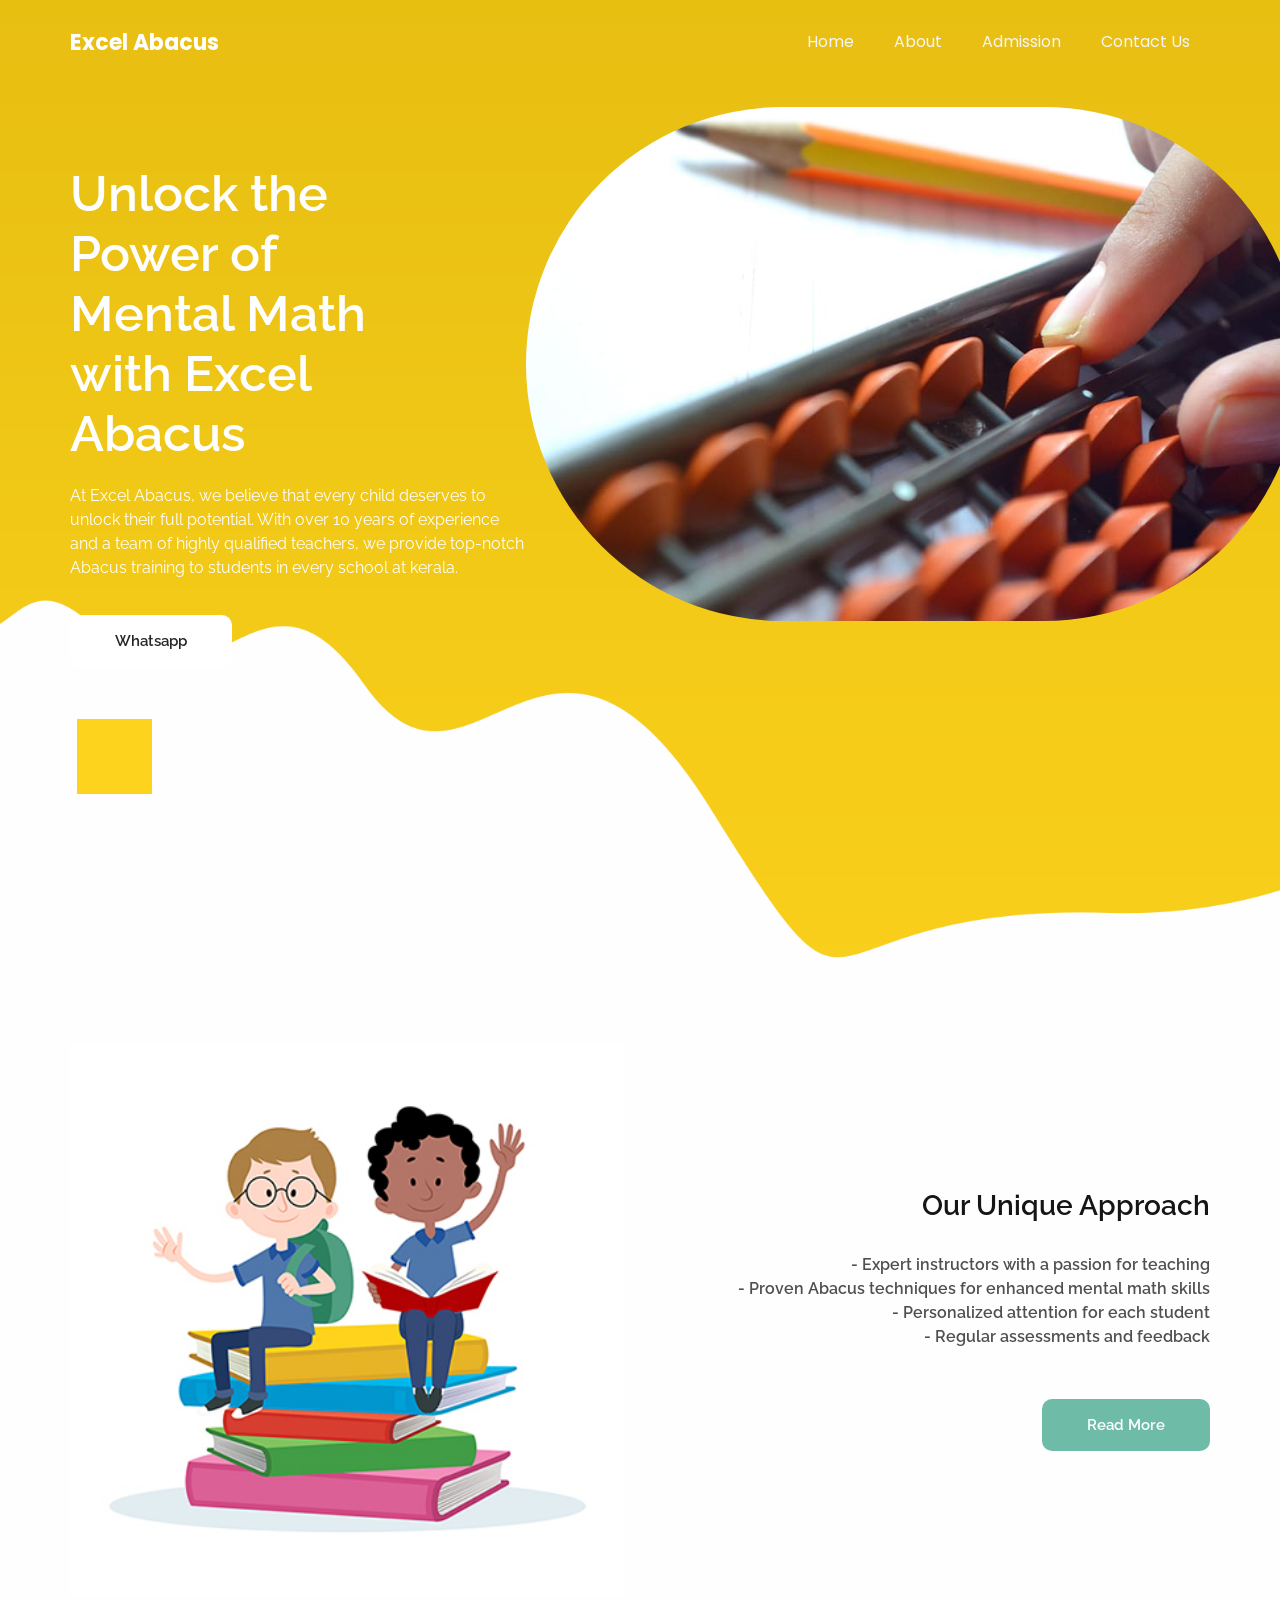
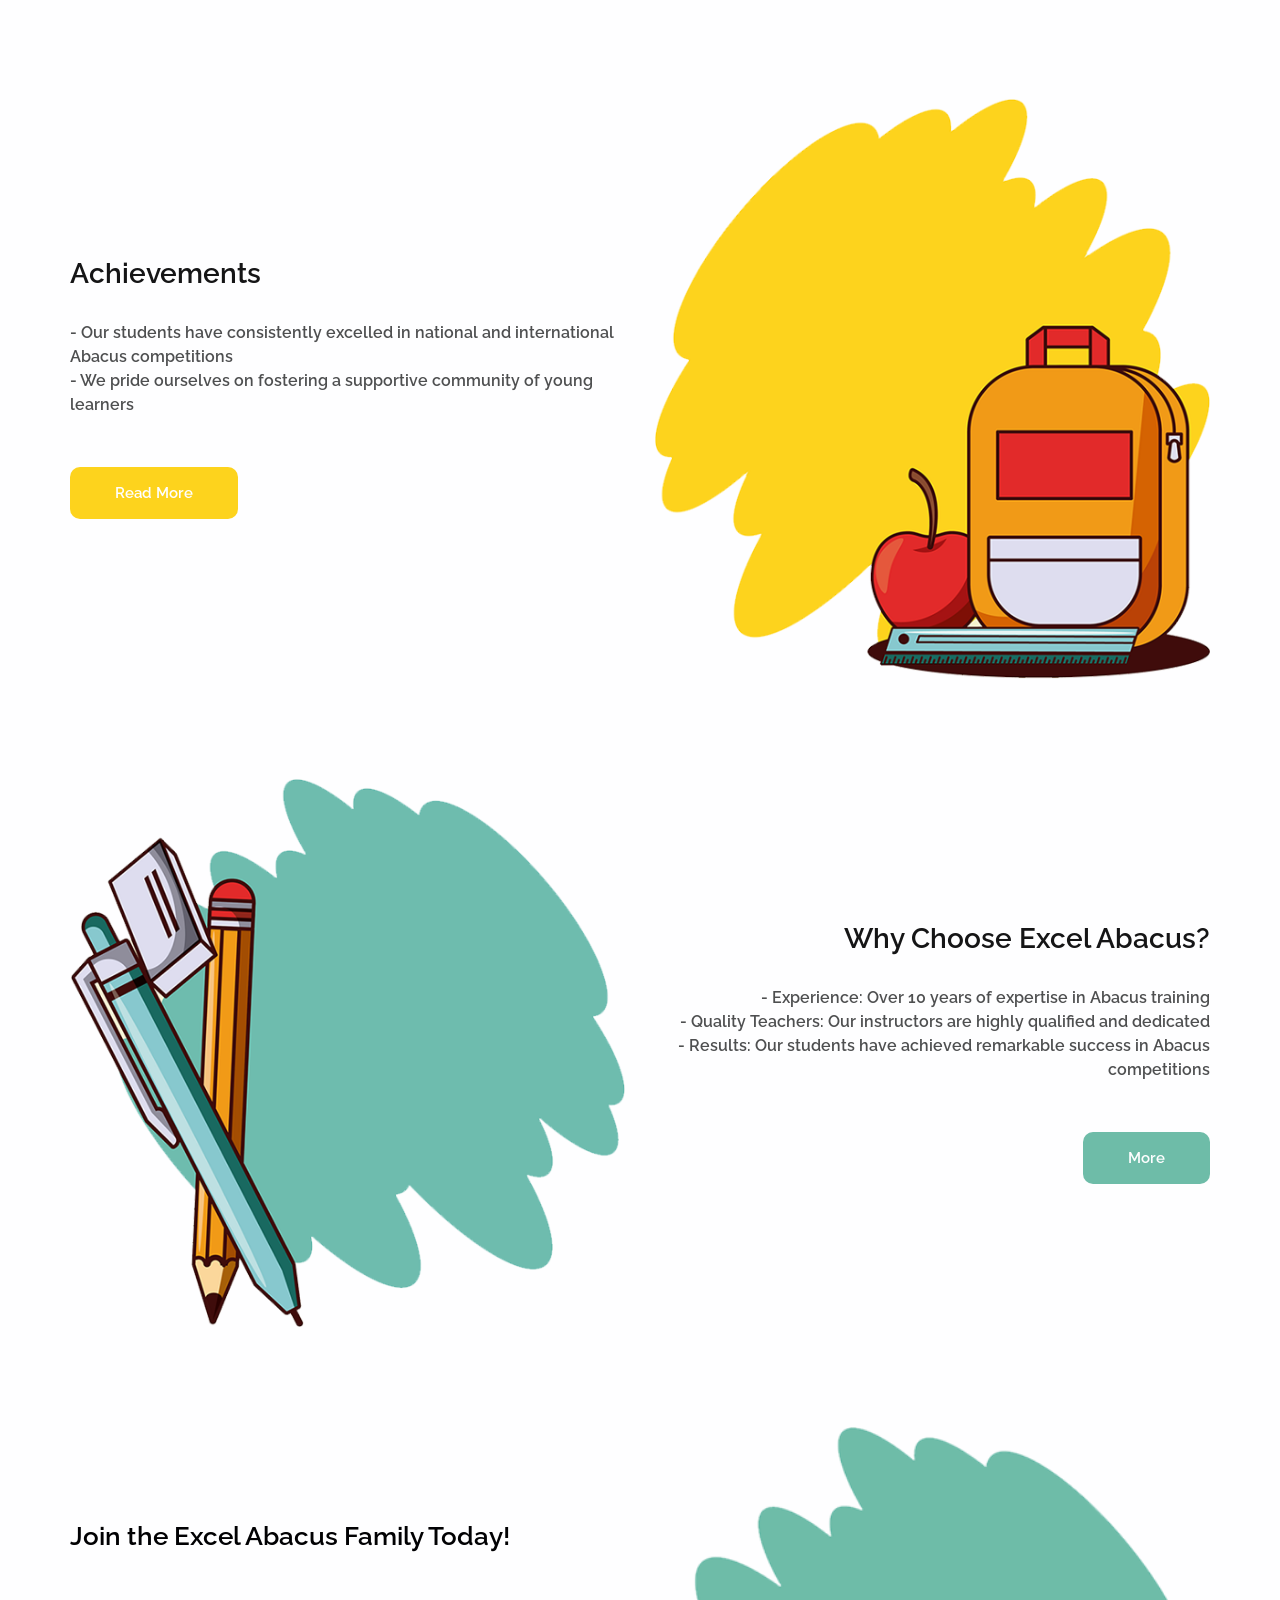
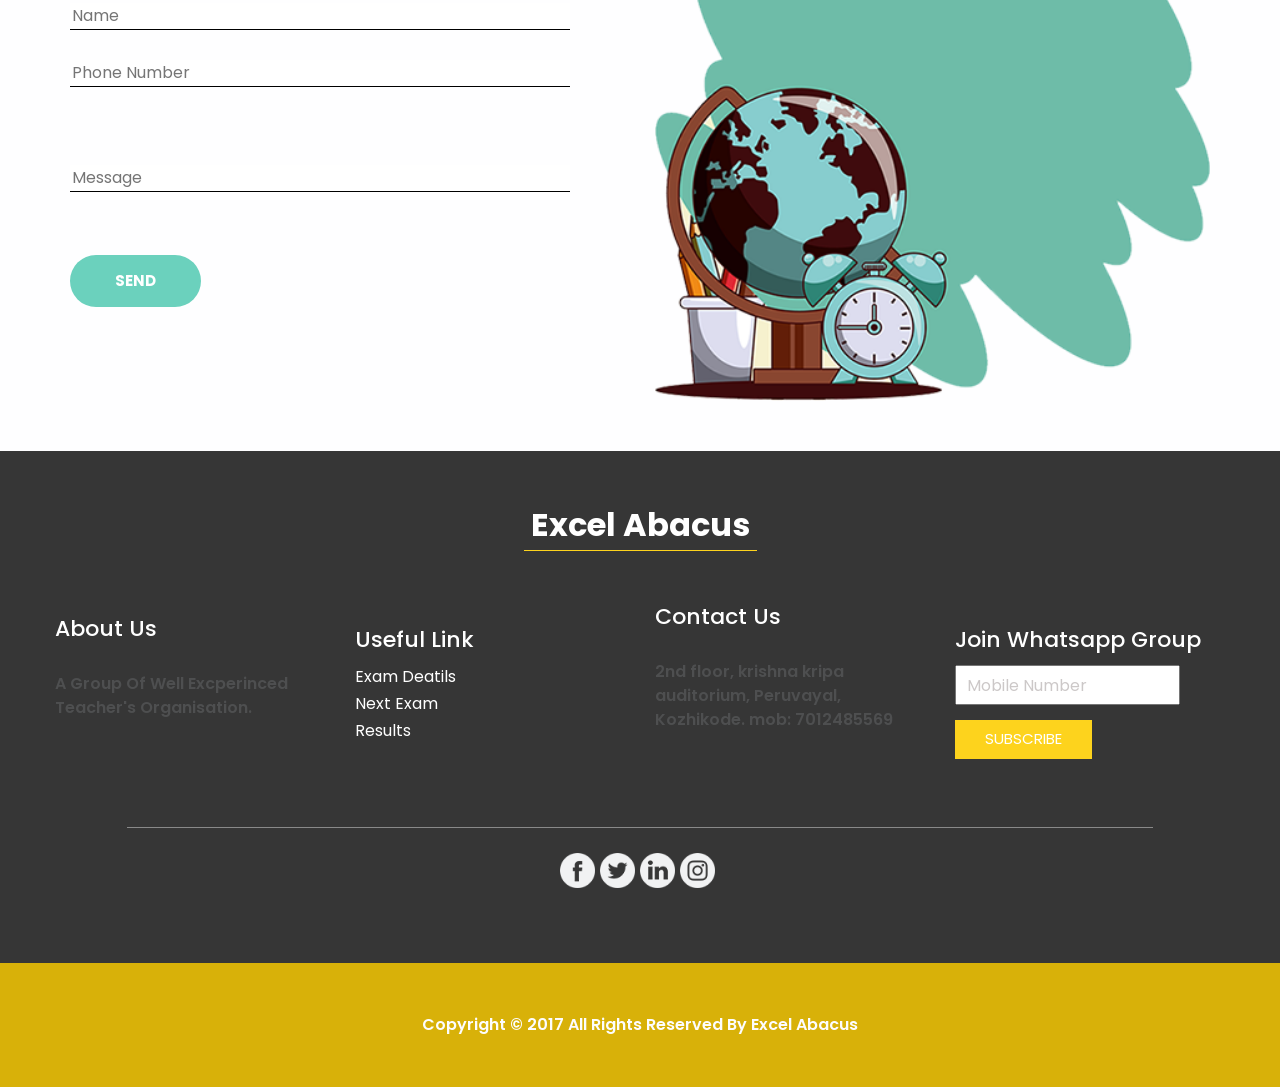
==== index.html @ 566fc609 "Update index.html" ====
<!DOCTYPE html>
<html>

<head>
  <!-- Basic -->
  <meta charset="utf-8" />
  <meta http-equiv="X-UA-Compatible" content="IE=edge" />
  <!-- Mobile Metas -->
  <meta name="viewport" content="width=device-width, initial-scale=1, shrink-to-fit=no" />
  <!-- Site Metas -->
  <meta name="keywords" content="" />
  <meta name="description" content="" />
  <meta name="author" content="" />

  <title>Excel Abacus</title>
  <link rel="icon" type="image/png" href="favicon.png">
  <!-- bootstrap core css -->
  <link rel="stylesheet" type="text/css" href="css/bootstrap.css" />
  <!-- progress barstle -->
  <link rel="stylesheet" href="css/css-circular-prog-bar.css">
  <!-- fonts style -->
  <link href="https://fonts.googleapis.com/css?family=Poppins:400,700|Raleway:400,600&display=swap" rel="stylesheet">
  <!-- font wesome stylesheet -->
  <link rel="stylesheet" href="https://maxcdn.bootstrapcdn.com/font-awesome/4.3.0/css/font-awesome.min.css">
  <!-- Custom styles for this template -->
  <link href="css/style.css" rel="stylesheet" />
  <!-- responsive style -->
  <link href="css/responsive.css" rel="stylesheet" />




  <link rel="stylesheet" href="css/css-circular-prog-bar.css">


</head>

<body>
  <div class="top_container">
    <!-- header section strats -->
    <header class="header_section">
      <div class="container">
        <nav class="navbar navbar-expand-lg custom_nav-container ">
          <a class="navbar-brand" href="index.html">
            <span>
              Excel Abacus
            </span>
          </a>
          <button class="navbar-toggler" type="button" data-toggle="collapse" data-target="#navbarSupportedContent"
            aria-controls="navbarSupportedContent" aria-expanded="false" aria-label="Toggle navigation">
            <span class="navbar-toggler-icon"></span>
          </button>

          <div class="collapse navbar-collapse" id="navbarSupportedContent">
            <div class="d-flex ml-auto flex-column flex-lg-row align-items-center">
              <ul class="navbar-nav  ">
                <li class="nav-item active">
                  <a class="nav-link" href="index.html"> Home <span class="sr-only">(current)</span></a>
                </li>
                <li class="nav-item ">
                  <a class="nav-link" href="about.html"> About </a>
                </li>

                <li class="nav-item ">
                  <a class="nav-link" href="admission.html"> Admission </a>
                </li>

                <li class="nav-item">
                  <a class="nav-link" href="contact.html">Contact Us</a>
                </li>

              </ul>
            </div>
        </nav>
      </div>
    </header>
    <section class="hero_section ">
      <div class="hero-container container">
        <div class="hero_detail-box">
          <h1>
            Unlock the Power of Mental Math with Excel Abacus
          </h1>
          <p>
        At Excel Abacus, we believe that every child deserves to unlock their full potential. With over 10 years of experience and a team of highly qualified teachers, we provide top-notch Abacus training to students in every school at kerala.

          </p>
          <div class="hero_btn-continer">
            <a href="https://wa.me/919074485720" class="call_to-btn btn_white-border">
                  Whatsapp
            </a>
          </div>
        </div>
        <div class="hero_img-container">
          <div>
            <img src="images/eaba.jpg" alt="" class="rounded-pill">
          </div>
        </div>
      </div>
    </section>
  </div>
  <!-- end header section -->

  <div class="common_style">

    <!-- about section -->
    <section class="about_section">
      <div class="container">
        <div class="row">
          <div class="col-md-6">
            <div class="about_img-container">
              <img src="images/students.jpg" alt="">
            </div>
          </div>
          <div class="col-md-6">
            <div class="about_detail-box">
              <h3>
                Our Unique Approach
              </h3>
              <p>
                - Expert instructors with a passion for teaching<br>
- Proven Abacus techniques for enhanced mental math skills<br>
- Personalized attention for each student<br>
- Regular assessments and feedback
              </p>
              <div class="">
                <a href="" class="call_to-btn btn_white-border">
                  Read More
                </a>
              </div>
            </div>
          </div>
        </div>
      </div>
    </section>


    <!-- end about section -->

    <!-- admission section -->
    <section class="admission_section">
      <div class="container">
        <div class="row">
          <div class="col-md-6">
            <div class="admission_detail-box">
              <h3>
                Achievements
              </h3>
              <p>
                - Our students have consistently excelled in national and international Abacus competitions<br>
- We pride ourselves on fostering a supportive community of young learners

              </p>
              <div class="">
                <a href="" class="call_to-btn btn_white-border">
                  Read More
                </a>
              </div>
            </div>
          </div>
          <div class="col-md-6">
            <div class="admission_img-container">
              <img src="images/admission.png" alt="">
            </div>
          </div>
        </div>
      </div>
    </section>



    <!-- end admission section -->

    <!-- why section -->
    <section class="why_section">
      <div class="container">
        <div class="row">
          <div class="col-md-6">
            <div class="why_img-container">
              <img src="images/why.png" alt="">
            </div>
          </div>
          <div class="col-md-6">
            <div class="why_detail-box">
              <h3>
                Why Choose Excel Abacus?
              </h3>
              <p>
                - Experience: Over 10 years of expertise in Abacus training<br>
- Quality Teachers: Our instructors are highly qualified and dedicated<br>
- Results: Our students have achieved remarkable success in Abacus competitions

              </p>
              <div class="">
                <a href="" class="call_to-btn btn_white-border">
                  More
                </a>
              </div>
            </div>
          </div>
        </div>
      </div>
    </section>


    <!-- end why section -->

   
    <!-- contact section -->

    <section class="contact_section ">

        <div class="container">
         
          <div class="row">
            <div class="col-md-6">
              <div class="d-flex justify-content-center d-md-block">
                <h2>
                 Join the Excel Abacus Family Today!
                </h2>
              </div>
              <form action="">
                <div class="contact_form-container">
                  <div>
                    <div>
                      <input type="text" placeholder="Name">
                    </div>
                    <div>
                      <input type="text" placeholder="Phone Number">
                    </div>
                    <div class="mt-5">
                      <input type="text" placeholder="Message">
                    </div>
                    <div class="mt-5">
                      <button type="submit">
                        send
                      </button>
                    </div>
                  </div>
    
                </div>
    
              </form>
            </div>
            <div class="col-md-6">
              <div class="contact_img-box">
                <img src="images/about.png" alt="">
              </div>
            </div>
          </div>
        </div>
      </section>
      <!-- end contact section -->
  <section class="info_section layout_padding-top">
    <div class="info_logo-box">
       <h2>
              Excel Abacus
          </h2>
        </div>
          <div class="container layout_padding2">
            <div class="row">
              <div class="col-md-3">
                <h5>
                    About Us                                                                             
                </h5>
               <p>
                  A Group Of Well Excperinced Teacher's Organisation. 
               </p>
              </div>
              <div class="col-md-3">
                <h5>
                    Useful Link 
                </h5>
                <ul>
                  <li>
                    <a href="https://wa.me/919074485720">
                        Exam Deatils
                    </a>
                  </li>
                  <li>
                   <a href="https://wa.me/919074485720">
                     Next Exam
                   </a>
                  </li>
                  <li>
                    <a href="https://wa.me/919074485720">
                        Results
                    </a>
                  </li>
                </ul>
              </div>
              <div class="col-md-3">
                <h5>
                    Contact Us
                </h5>
                <p>
                    2nd floor, krishna kripa auditorium, Peruvayal, Kozhikode.
mob: 7012485569
                </p>
              </div>
              <div class="col-md-3">
           
                <div class="subscribe_container">
                  <h5>
                      Join Whatsapp Group
                  </h5>
                  <div class="form_container">
                    <form action="">
                      <input type="Mobile" placeholder="Mobile Number">
                      <button type="submit">
                        Subscribe
                      </button>
                    </form>
                  </div>
                </div>
                
              </div>
            </div>
          </div>
          <div class="container">
              <div class="social_container">
                 
                  <div class="social-box">
                    <a href="">
                      <img src="images/fb.png" alt="">
                    </a>
      
                    <a href="">
                      <img src="images/twitter.png" alt="">
                    </a>
                    <a href="">
                      <img src="images/linkedin.png" alt="">
                    </a>
                    <a href="">
                      <img src="images/instagram.png" alt="">
                    </a>
                  </div>
                </div>
          </div>
        </section>

  <!-- footer section -->
  <section class="container-fluid footer_section">
    <p>
      Copyright &copy; 2017 All Rights Reserved By
      <a href="https://excelabacus.in/">Excel Abacus</a>
    </p>
  </section>
  <!-- footer section -->

  <script type="text/javascript" src="js/jquery-3.4.1.min.js"></script>
  <script type="text/javascript" src="js/bootstrap.js"></script>

 
</body>

</html>
---- css/style.css ----
body {
  font-family: 'Raleway', sans-serif;
  background-color: #fefeff;
}

.layout_padding {
  padding: 75px 0;
}

.layout_padding2 {
  padding: 45px 0;
}

.layout_padding2-top {
  padding-top: 45px;
}

.layout_padding-top {
  padding-top: 75px;
}

.layout_padding-bottom {
  padding-bottom: 75px;
}

.call_to-btn {
  display: inline-block;
  padding: 15px 45px;
  border-radius: 10px;
  font-size: 15px;
  background-color: #ffffff;
  color: #262627;
  font-weight: 600;
  transition: all 0.3s ease 0s;
}

.hero_section .call_to-btn {}

.call_to-btn img {
  width: 18px;
  margin-left: 10px;
}

.btn_on-hover {
  transition: all 0.3s ease 0s;
}

.call_to-btn:hover,
.btn_on-hover:hover {
  -webkit-box-shadow: 0px 5px 10px -5px rgba(0, 0, 0, 0.7);
  -moz-box-shadow: 0px 5px 10px -5px rgba(0, 0, 0, 0.7);
  box-shadow: 0px 5px 10px -5px rgba(0, 0, 0, 0.7);
  transform: translateY(-7px);
}

.main-heading {
  color: #082465;
  font-weight: bold;
  text-align: center;
}

/*header section*/

.header_section {
  padding-top: 10px;
  font-family: 'Poppins', sans-serif;

}

nav.navbar.navbar-expand-lg {

  padding: 10px 0;
}

.custom_nav-container.navbar-expand-lg .navbar-nav .nav-link {
  padding: 10px 20px;
  color: #f7f6f7;
  text-align: center;
}


a,
a:hover,
a:focus {
  text-decoration: none;
}

a:hover,
a:focus {
  color: initial;
}

.btn,
.btn:focus {
  outline: none !important;
  box-shadow: none;
}

.top_container {
  position: relative;
}



.top_container::before {
  content: "";
  position: absolute;
  width: 100%;
  height: 100%;
  background: url(../images/hero-bg.png);
  background-size: 100% 100%;
  background-position: right bottom;
  background-repeat: no-repeat;
  z-index: -1;
}

.sub_page .top_container::before {
  background-color: #fdd31d;
  background-image: none;
}

.top_container::after {
  content: "";
  position: absolute;
  width: 75px;
  height: 75px;
  bottom: 20%;
  left: 6%;
  background-color: #fdd31d;
}


.sub_page .top_container::after {
  display: none;
}


.navbar-brand img {
  width: 25px;
  margin-right: 7px;
}


.custom_nav-container .nav_search-btn {
  background-image: url(../images/search-icon.png);
  background-size: 22px;
  background-repeat: no-repeat;
  background-position-y: 7px;
  width: 35px;
  height: 35px;
  padding: 0;
  border: none;
}

.navbar-brand {
  display: flex;
  align-items: center;
}

.navbar-brand span {
  font-size: 22px;
  font-weight: 700;
  color: #fefefe;
}

.custom_nav-container {
  z-index: 99999;
  padding: 15px 0;
}

.custom_nav-container .navbar-toggler {
  outline: none;
}

.custom_nav-container .navbar-toggler .navbar-toggler-icon {
  background-image: url(../images/menu.png);
  background-size: 40px;
}

/*end header section*/

/* hero section */
.hero-container {
  display: flex;
  padding-top: 90px;
  padding-bottom: 325px;
}

.hero_detail-box {
  width: 40%;
}

.hero_img-container {
  width: 68%;
  margin-right: -8%;
  margin-top: -5%;
}

.hero_img-container img {
  width: 100%;
}

.hero_detail-box {
  color: #fefeff;
}

.hero_detail-box h1 {
  font-size: 50px;
  color: #fefeff;
  font-weight: 600;
  width: 70%;
}


.hero_detail-box p {
  margin-top: 20px;
  margin-bottom: 35px;
}


/* end hero section */

/* common style for some sections */
.common_style>section {
  padding: 50px 0;
}

.common_style .row {
  align-items: center;
}

.common_style h3 {
  font-weight: 600;
  color: #151516;
}

.common_style p {
  font-weight: 600;
  color: #4e4f50;
  margin: 30px 0 50px 0;
}

.common_style img {
  width: 100%;
}


/* end common style */

/* about section */
.about_section {
  text-align: right;
}

.about_section a {
  background-color: #6ebca8;
  color: #fefeff;
}

/* end about section */

/* admission section */


.admission_section a {
  background-color: #fdd31d;
  color: #fefeff;
}

/* end admission section */

/* why section */

.why_section {
  text-align: right;
}

.why_section a {
  background-color: #6ebca8;
  color: #fefeff;
}

/* end why section */

/* determine section */


.determine_section a {
  background-color: #fdd31d;
  color: #fefeff;
}


/* end determine section */

/* client section */
.client_section h2,
.client_section h5,
.client_section p {
  font-weight: 600;
}

.client_section h2 {
  text-align: center;
}


.client_section h5 {
  font-size: 24px;
  color: #fdd31d;
}

.client_section .row {
  align-items: center;
  padding: 75px 0;
  margin: 0 15px;
}

.client_section img {
  width: 100%;
}

.client_img-box::before,
.client_img-box::after {
  content: "";
  position: absolute;
  width: 100px;
  height: 30px;
  border-radius: 20px;
  background-color: #fdd31d;
}

.client_img-box::before {
  top: -15px;
  transform: rotate(139deg);
  left: -15px;
  animation: beforeanimate 1s;
  animation-delay: .1s;
}

.client_img-box::after {
  bottom: -15px;
  transform: rotate(142deg);
  right: -15px;
  animation: afteranimate 1s;
  animation-delay: .1s;
}


@keyframes beforeanimate {
  0% {
    top: 43%;
    transform: rotate(142deg);
    left: 31%;

  }

  100% {
    top: -15px;
    transform: rotate(139deg);
    left: -15px;
  }
}

@keyframes afteranimate {
  0% {
    bottom: 46%;
    transform: rotate(142deg);
    right: 35%;
  }

  100% {
    bottom: -15px;
    transform: rotate(142deg);
    right: -15px;
  }
}

.client_section .carousel-indicators {
  margin: 0;
  justify-content: flex-end;
  padding-right: 15px;
  bottom: 20px;
}

.client_section .carousel-indicators li {
  width: 25px;
  height: 25px;
  background-color: #6bd1bd;
  border-radius: 100%;
  opacity: 1;
}

.client_section .carousel-indicators li.active {
  background-color: #fdd31d;
}

/* end client section */

/* contact section */

.contact_section {
  padding: 75px 45px;
  font-family: 'Poppins', sans-serif;
}

.contact_section .row {
  align-items: center;
}

.contact_section input {
  border: none;
  outline: none;
  border-bottom: 1px solid #000;
  width: 90%;
  margin: 15px 0;
}



.contact_form-container button {
  border: none;
  background-color: #6bd1bd;
  color: #fff;
  font-size: 15px;
  padding: 15px 45px;
  border-radius: 30px;
  text-transform: uppercase;
  font-weight: bold;
}

.contact_img-box {

  display: flex;
  align-items: center;

}

.contact_img-box img {
  width: 100%;
}

.contact_section h2 {
  font-size: 26px;
  color: #010103;
  font-weight: 600;
  font-family: 'Raleway', sans-serif;
  margin-bottom: 35px;
}


/* end contact section */


/* info section */
.info_section {
  background-color: #363636;
  color: #ffffff;
  font-family: 'Poppins', sans-serif;
}

.info_logo-box {
  display: flex;
  justify-content: center;
}

.info_logo-box h2 {
  font-weight: bold;
  padding: 5px 7px;
  border-bottom: 1.5px solid #fdd31d;
}

.info_section ul {
  padding: 0;
}

.info_section ul li {
  list-style-type: none;
  margin: 3px 0;
}

.info_section ul li a {
  color: #ffffff;
}

.info_section ul li a:hover {
  color: #fdd31d;
}

.info_section h5 {
  margin-bottom: 12px;
  font-size: 22px;
}



.info_section .form_container input {
  width: 225px;
  height: 40px;
  padding: 10px;
}

.info_section .form_container input::placeholder {
  color: #ccc8c8;
}

.info_section .form_container button {
  background-color: #fdd31d;
  border: none;
  outline: none;
  color: #fff;
  padding: 8px 30px;
  margin-top: 15px;
  font-size: 15px;
  text-transform: uppercase;
}

.social_container {
  width: 90%;
  margin: 0 auto;
  border-top: 1px solid #898989;
  padding: 25px 0;
}

.info_section .social-box {
  margin: 0 auto;
  width: 400px;
  display: flex;
  justify-content: center;
}

.info_section .social-box img {
  width: 35px;
  margin-right: 5px;
}

/* end info section */

/* footer section*/

.footer_section {
  background-color: #d8b109;
  padding: 20px 15px;
  font-family: 'Poppins', sans-serif;

}

.footer_section p {
  color: #fdfdfe;
  margin: 0;
  text-align: center;
}

.footer_section a {
  color: #fdfdfe;
}



/* end footer section*/
---- css/responsive.css ----
@media (max-width: 1120px) {}

@media (max-width: 992px) {


    .hero-container {
        flex-direction: column;
    }

    .hero_detail-box {
        width: 100%;
        margin-bottom: 45px;
    }

    .hero_img-container {
        width: 100%;
    }

    .hero-container.container {
        padding-top: 45px;
    }

    .custom_nav-container.navbar-expand-lg .navbar-nav .nav-link {
        color: #fff;
    }


}


@media (max-width: 768px) {


    .hero_detail-box {
        text-align: center;
    }

    .hero_detail-box h1 {
        width: 100%;
    }

    .top_container::after {
        display: none;
    }

    .top_container::before {
        background-size: cover;
    }

    .info_section .col-md-3 {
        padding: 20px 25px;
        text-align: center;
    }

    .common_style img {
        width: 100%;
        margin: 20px auto;
    }

}

@media (max-width: 576px) {
    .hero-container {
        padding-bottom: 100px;
    }

    .client_img-box::before,
    .client_img-box::after {
        content: "";
        position: absolute;
        width: 75px;
        height: 20px;
        border-radius: 20px;
        background-color: #fdd31d;
    }

    .client_img-box::before {
        top: 0;
        transform: rotate(132deg);
        left: -15px;
        animation: beforeanimate 1s;
        animation-delay: .1s;
    }

    .client_img-box::after {
        bottom: 0px;
        transform: rotate(135deg);
        right: -15px;
        animation: afteranimate 1s;
        animation-delay: .1s;
    }


    @keyframes beforeanimate {
        0% {
            top: 43%;
            transform: rotate(142deg);
            left: 31%;

        }

        100% {
            top: 0px;
            transform: rotate(132deg);
            left: -15px;
        }
    }

    @keyframes afteranimate {
        0% {
            bottom: 46%;
            transform: rotate(142deg);
            right: 35%;
        }

        100% {
            bottom: 0px;
            transform: rotate(135deg);
            right: -15px;
        }
    }

    .contact_section {
        padding: 0px 15px 0 15px;
    }

    .sub_page .contact_section {
        padding: 45px 15px;
    }

    .contact_section input {
        width: 100%;
    }

    .info_section .social-box {
        width: auto;
    }
}



@media (max-width: 480px) {}

@media (max-width: 400px) {}

@media (max-width: 360px) {}

@media (min-width: 1200px) {
    .container {
        max-width: 1170px;
    }

}
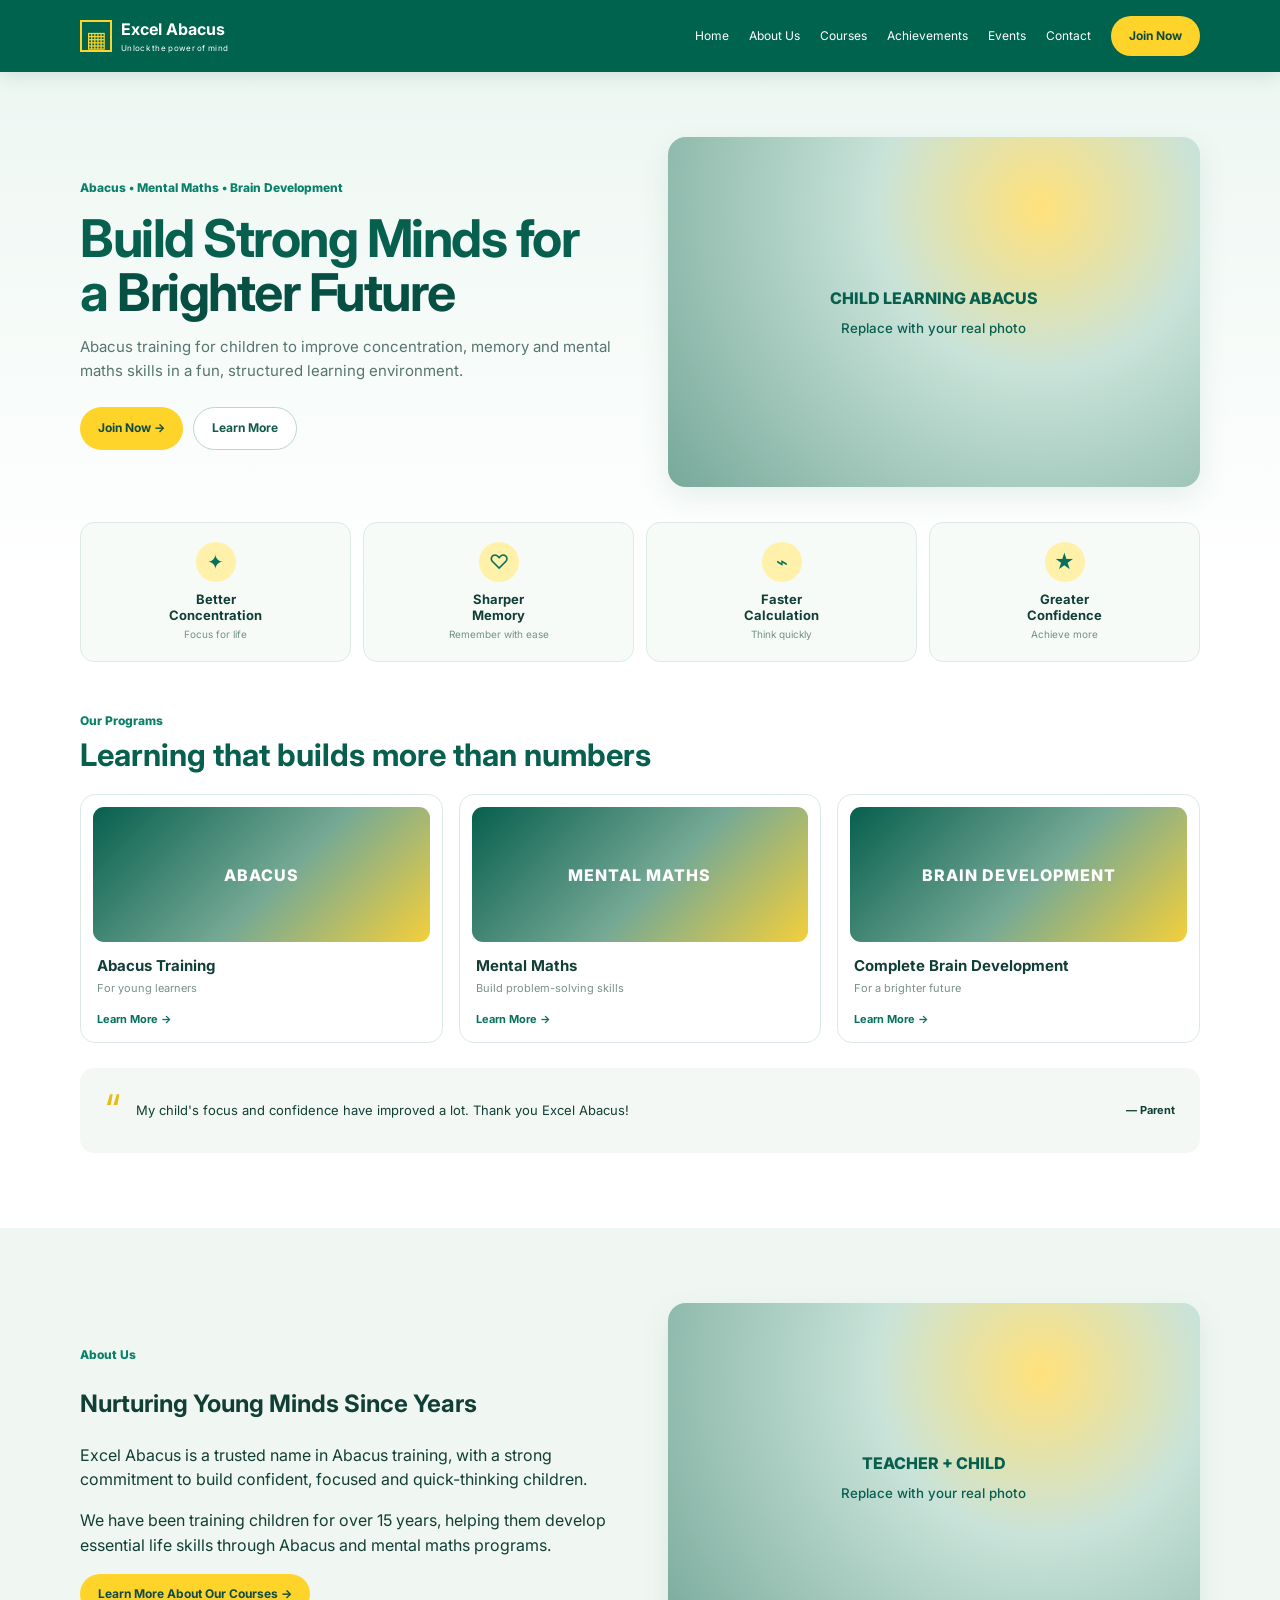
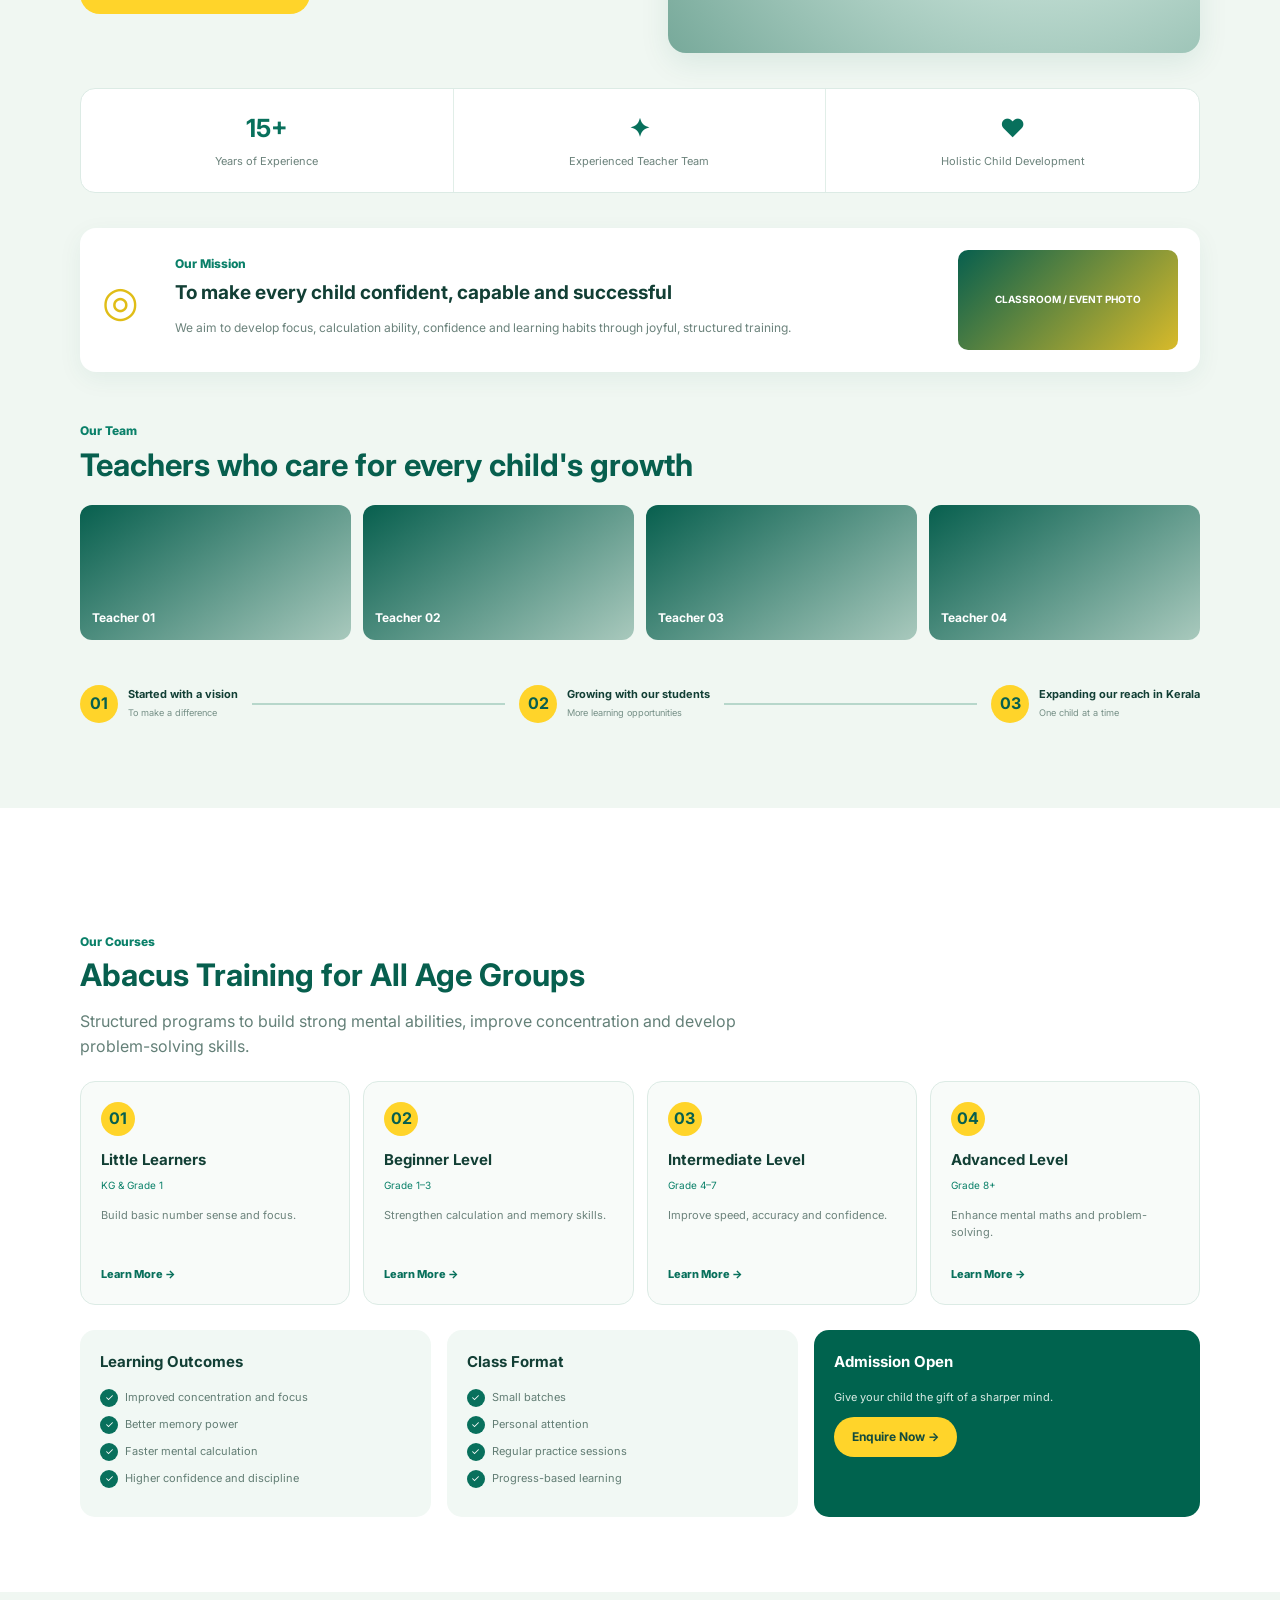
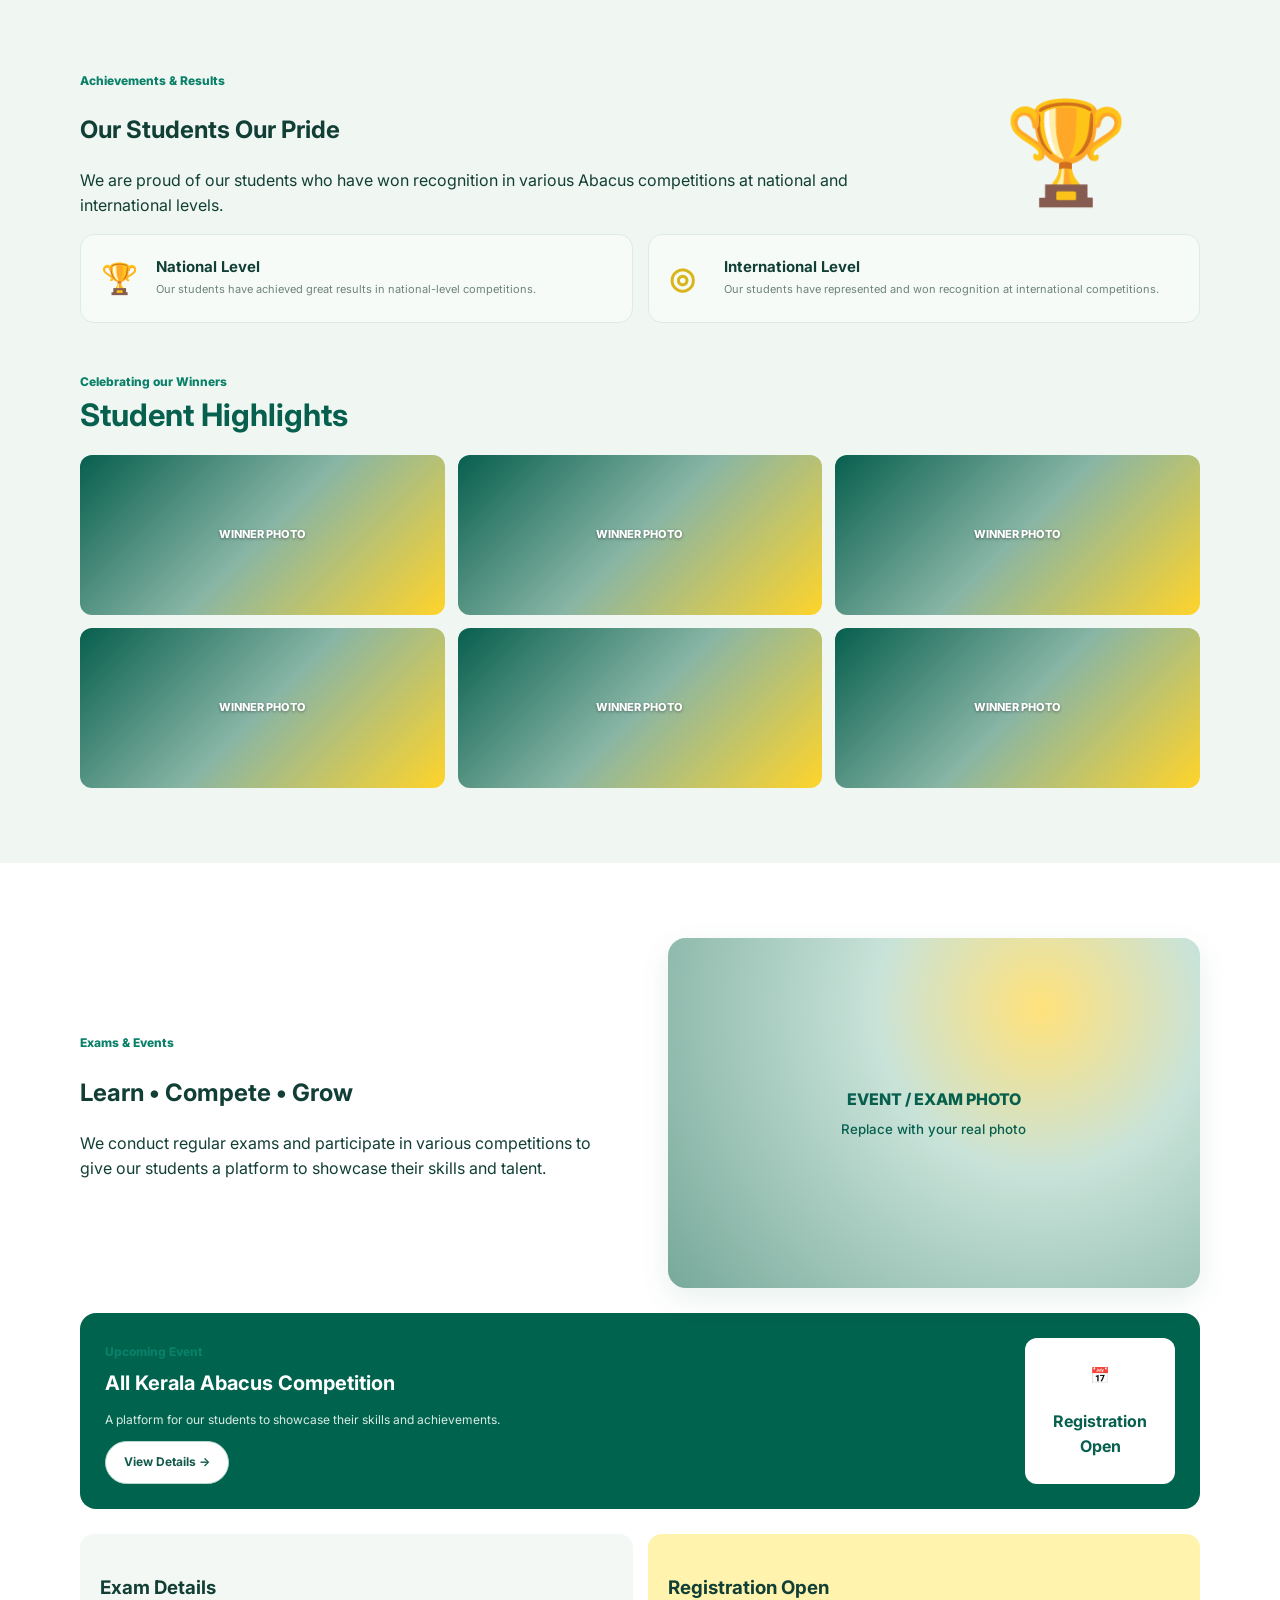
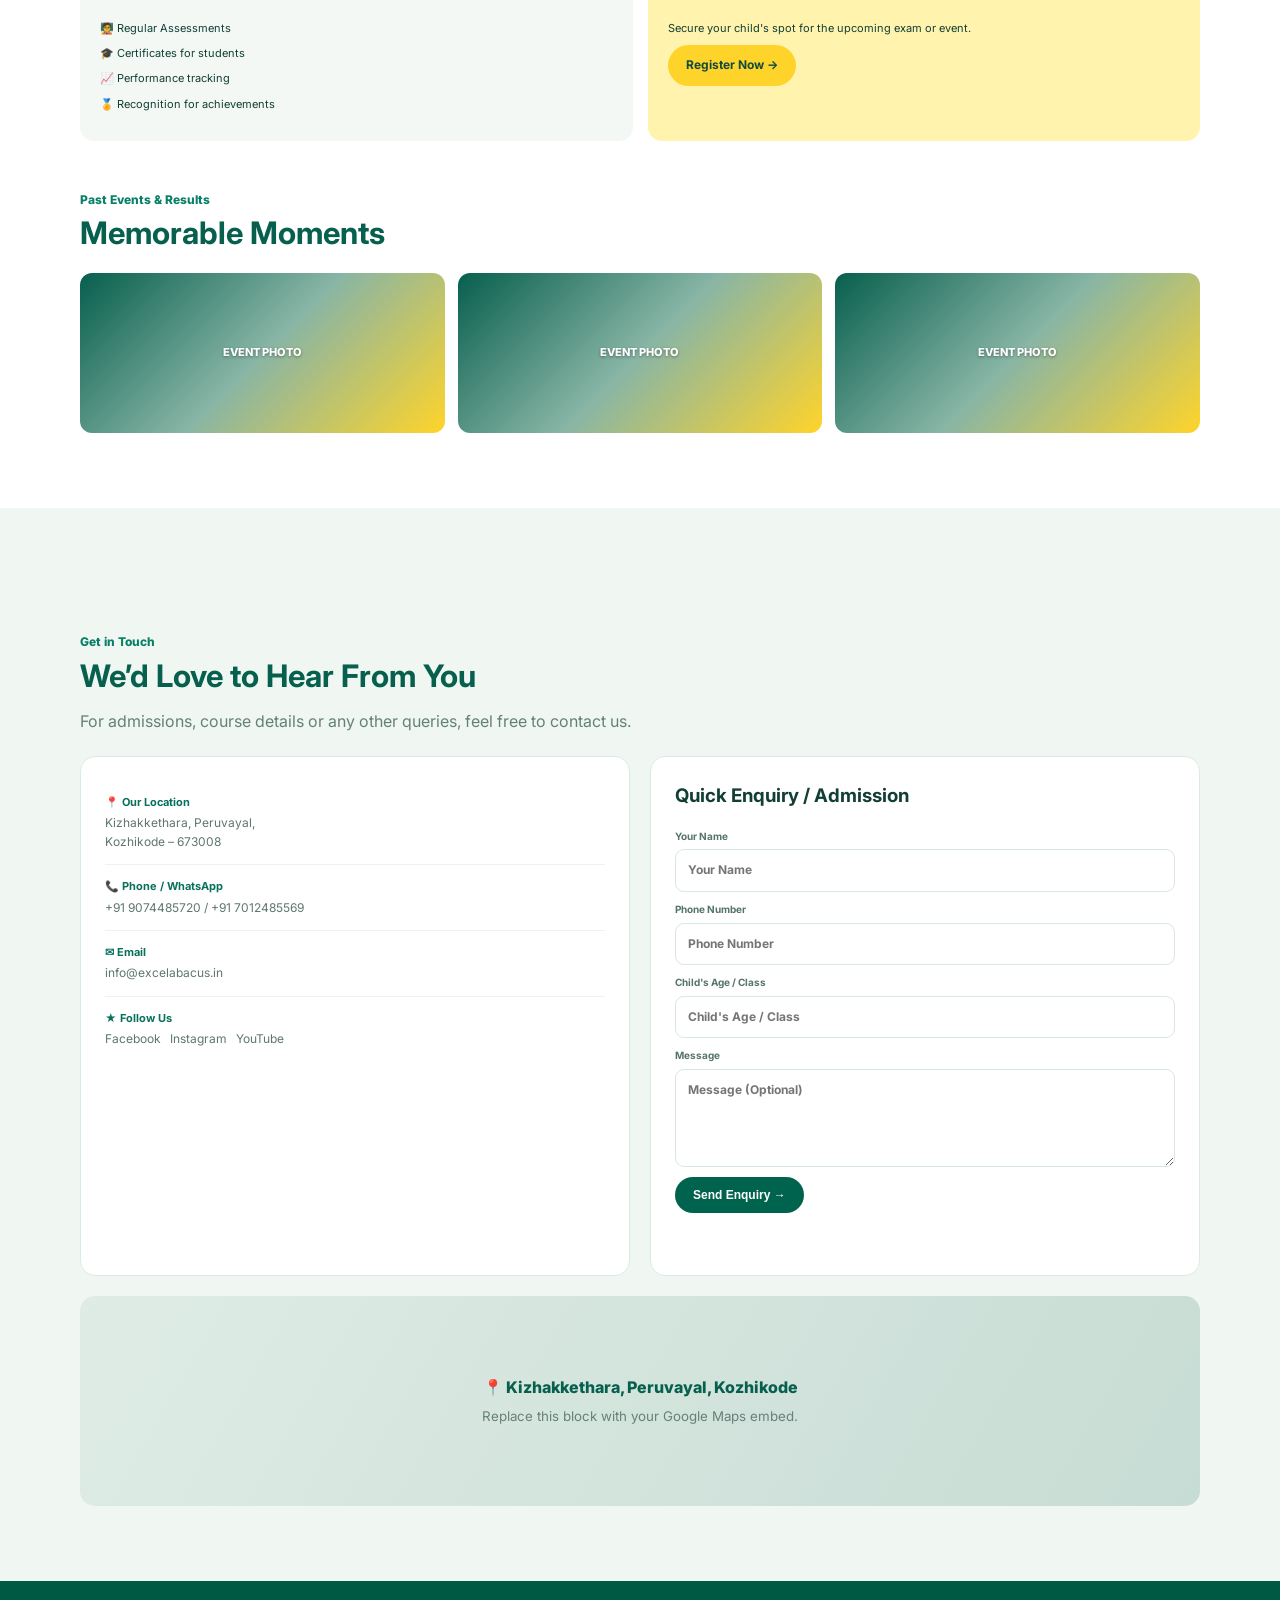
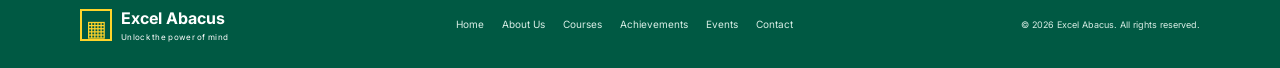
==== commit e522584c: "Add files via upload" ====
--- a/index.html
+++ b/index.html
@@ -1,356 +1,147 @@
 <!DOCTYPE html>
-<html>
+<html lang="en">
+<head>
+  <meta charset="UTF-8">
+  <meta name="viewport" content="width=device-width, initial-scale=1.0">
+  <meta name="description" content="Excel Abacus - Abacus training, mental maths and brain development for children.">
+  <title>Excel Abacus | Unlock the Power of Mind</title>
+  <link rel="preconnect" href="https://fonts.googleapis.com">
+  <link rel="preconnect" href="https://fonts.gstatic.com" crossorigin>
+  <link href="https://fonts.googleapis.com/css2?family=Inter:wght@400;500;600;700;800&display=swap" rel="stylesheet">
+  <link rel="stylesheet" href="styles.css">
+</head>
+<body>
+<header class="site-header">
+  <div class="container nav-wrap">
+    <a class="brand" href="#home" aria-label="Excel Abacus home">
+      <span class="brand-icon">▦</span>
+      <span><strong>Excel Abacus</strong><small>Unlock the power of mind</small></span>
+    </a>
+    <button class="menu-toggle" aria-label="Open menu" aria-expanded="false">☰</button>
+    <nav class="nav" id="mainNav">
+      <a href="#home">Home</a><a href="#about">About Us</a><a href="#courses">Courses</a>
+      <a href="#achievements">Achievements</a><a href="#events">Events</a><a href="#contact">Contact</a>
+      <a class="btn btn-gold nav-cta" href="#contact">Join Now</a>
+    </nav>
+  </div>
+</header>
 
-<head>
-  <!-- Basic -->
-  <meta charset="utf-8" />
-  <meta http-equiv="X-UA-Compatible" content="IE=edge" />
-  <!-- Mobile Metas -->
-  <meta name="viewport" content="width=device-width, initial-scale=1, shrink-to-fit=no" />
-  <!-- Site Metas -->
-  <meta name="keywords" content="" />
-  <meta name="description" content="" />
-  <meta name="author" content="" />
+<main>
+<section id="home" class="hero section">
+  <div class="container hero-grid">
+    <div class="hero-copy">
+      <span class="eyebrow">Abacus • Mental Maths • Brain Development</span>
+      <h1>Build Strong Minds for a <span>Brighter Future</span></h1>
+      <p>Abacus training for children to improve concentration, memory and mental maths skills in a fun, structured learning environment.</p>
+      <div class="actions"><a class="btn btn-gold" href="#contact">Join Now →</a><a class="btn btn-light" href="#about">Learn More</a></div>
+    </div>
+    <div class="photo-card hero-photo"><div class="photo-placeholder"><span>CHILD LEARNING ABACUS</span><small>Replace with your real photo</small></div></div>
+  </div>
+  <div class="container benefits">
+    <article><span>✦</span><h3>Better<br>Concentration</h3><p>Focus for life</p></article>
+    <article><span>♡</span><h3>Sharper<br>Memory</h3><p>Remember with ease</p></article>
+    <article><span>⌁</span><h3>Faster<br>Calculation</h3><p>Think quickly</p></article>
+    <article><span>★</span><h3>Greater<br>Confidence</h3><p>Achieve more</p></article>
+  </div>
+  <div class="container">
+    <div class="section-heading"><span>Our Programs</span><h2>Learning that builds more than numbers</h2></div>
+    <div class="cards three">
+      <article class="program-card"><div class="mini-photo">ABACUS</div><h3>Abacus Training</h3><p>For young learners</p><a href="#courses">Learn More →</a></article>
+      <article class="program-card"><div class="mini-photo">MENTAL MATHS</div><h3>Mental Maths</h3><p>Build problem-solving skills</p><a href="#courses">Learn More →</a></article>
+      <article class="program-card"><div class="mini-photo">BRAIN DEVELOPMENT</div><h3>Complete Brain Development</h3><p>For a brighter future</p><a href="#courses">Learn More →</a></article>
+    </div>
+  </div>
+  <div class="container testimonial"><div class="quote-mark">“</div><p>My child's focus and confidence have improved a lot. Thank you Excel Abacus!</p><strong>— Parent</strong></div>
+</section>
 
-  <title>Excel Abacus</title>
-  <link rel="icon" type="image/png" href="favicon.png">
-  <!-- bootstrap core css -->
-  <link rel="stylesheet" type="text/css" href="css/bootstrap.css" />
-  <!-- progress barstle -->
-  <link rel="stylesheet" href="css/css-circular-prog-bar.css">
-  <!-- fonts style -->
-  <link href="https://fonts.googleapis.com/css?family=Poppins:400,700|Raleway:400,600&display=swap" rel="stylesheet">
-  <!-- font wesome stylesheet -->
-  <link rel="stylesheet" href="https://maxcdn.bootstrapcdn.com/font-awesome/4.3.0/css/font-awesome.min.css">
-  <!-- Custom styles for this template -->
-  <link href="css/style.css" rel="stylesheet" />
-  <!-- responsive style -->
-  <link href="css/responsive.css" rel="stylesheet" />
+<section id="about" class="section soft">
+  <div class="container">
+    <div class="split">
+      <div><span class="eyebrow">About Us</span><h2>Nurturing Young Minds Since Years</h2>
+        <p>Excel Abacus is a trusted name in Abacus training, with a strong commitment to build confident, focused and quick-thinking children.</p>
+        <p>We have been training children for over 15 years, helping them develop essential life skills through Abacus and mental maths programs.</p>
+        <a class="btn btn-gold" href="#courses">Learn More About Our Courses →</a>
+      </div>
+      <div class="photo-card about-photo"><div class="photo-placeholder"><span>TEACHER + CHILD</span><small>Replace with your real photo</small></div></div>
+    </div>
+    <div class="stats"><div><b>15+</b><span>Years of Experience</span></div><div><b>✦</b><span>Experienced Teacher Team</span></div><div><b>♥</b><span>Holistic Child Development</span></div></div>
+    <div class="mission"><div><span class="big-icon">◎</span><div><span class="eyebrow">Our Mission</span><h3>To make every child confident, capable and successful</h3><p>We aim to develop focus, calculation ability, confidence and learning habits through joyful, structured training.</p></div><div class="mission-photo">CLASSROOM / EVENT PHOTO</div></div></div>
+    <div class="section-heading"><span>Our Team</span><h2>Teachers who care for every child's growth</h2></div>
+    <div class="team-grid"><div>Teacher 01</div><div>Teacher 02</div><div>Teacher 03</div><div>Teacher 04</div></div>
+    <div class="journey"><div><b>01</b><span>Started with a vision<br><small>To make a difference</small></span></div><i></i><div><b>02</b><span>Growing with our students<br><small>More learning opportunities</small></span></div><i></i><div><b>03</b><span>Expanding our reach in Kerala<br><small>One child at a time</small></span></div></div>
+  </div>
+</section>
 
+<section id="courses" class="section">
+  <div class="container">
+    <div class="section-heading"><span>Our Courses</span><h2>Abacus Training for All Age Groups</h2><p>Structured programs to build strong mental abilities, improve concentration and develop problem-solving skills.</p></div>
+    <div class="level-grid">
+      <article><b>01</b><h3>Little Learners</h3><small>KG & Grade 1</small><p>Build basic number sense and focus.</p><a href="#contact">Learn More →</a></article>
+      <article><b>02</b><h3>Beginner Level</h3><small>Grade 1–3</small><p>Strengthen calculation and memory skills.</p><a href="#contact">Learn More →</a></article>
+      <article><b>03</b><h3>Intermediate Level</h3><small>Grade 4–7</small><p>Improve speed, accuracy and confidence.</p><a href="#contact">Learn More →</a></article>
+      <article><b>04</b><h3>Advanced Level</h3><small>Grade 8+</small><p>Enhance mental maths and problem-solving.</p><a href="#contact">Learn More →</a></article>
+    </div>
+    <div class="course-info">
+      <div><h3>Learning Outcomes</h3><ul><li>Improved concentration and focus</li><li>Better memory power</li><li>Faster mental calculation</li><li>Higher confidence and discipline</li></ul></div>
+      <div><h3>Class Format</h3><ul><li>Small batches</li><li>Personal attention</li><li>Regular practice sessions</li><li>Progress-based learning</li></ul></div>
+      <div class="admission-box"><h3>Admission Open</h3><p>Give your child the gift of a sharper mind.</p><a class="btn btn-gold" href="#contact">Enquire Now →</a></div>
+    </div>
+  </div>
+</section>
 
+<section id="achievements" class="section soft">
+  <div class="container">
+    <div class="split achievement-intro"><div><span class="eyebrow">Achievements & Results</span><h2>Our Students Our Pride</h2><p>We are proud of our students who have won recognition in various Abacus competitions at national and international levels.</p></div><div class="trophy">🏆</div></div>
+    <div class="achievement-cards"><div><b>🏆</b><h3>National Level</h3><p>Our students have achieved great results in national-level competitions.</p></div><div><b>◎</b><h3>International Level</h3><p>Our students have represented and won recognition at international competitions.</p></div></div>
+    <div class="section-heading"><span>Celebrating our Winners</span><h2>Student Highlights</h2></div>
+    <div class="gallery-grid">
+      <div class="gallery-photo">WINNER PHOTO</div><div class="gallery-photo">WINNER PHOTO</div><div class="gallery-photo">WINNER PHOTO</div><div class="gallery-photo">WINNER PHOTO</div><div class="gallery-photo">WINNER PHOTO</div><div class="gallery-photo">WINNER PHOTO</div>
+    </div>
+  </div>
+</section>
 
+<section id="events" class="section">
+  <div class="container">
+    <div class="split event-hero"><div><span class="eyebrow">Exams & Events</span><h2>Learn • Compete • Grow</h2><p>We conduct regular exams and participate in various competitions to give our students a platform to showcase their skills and talent.</p></div><div class="photo-card"><div class="photo-placeholder"><span>EVENT / EXAM PHOTO</span><small>Replace with your real photo</small></div></div></div>
+    <div class="event-card"><div><span class="eyebrow">Upcoming Event</span><h3>All Kerala Abacus Competition</h3><p>A platform for our students to showcase their skills and achievements.</p><a class="btn btn-light" href="#contact">View Details →</a></div><div class="event-date">📅<b>Registration<br>Open</b></div></div>
+    <div class="exam-details"><div><h3>Exam Details</h3><p>🧑‍🏫 Regular Assessments</p><p>🎓 Certificates for students</p><p>📈 Performance tracking</p><p>🏅 Recognition for achievements</p></div><div class="registration"><h3>Registration Open</h3><p>Secure your child's spot for the upcoming exam or event.</p><a class="btn btn-gold" href="#contact">Register Now →</a></div></div>
+    <div class="section-heading"><span>Past Events & Results</span><h2>Memorable Moments</h2></div>
+    <div class="gallery-grid small"><div class="gallery-photo">EVENT PHOTO</div><div class="gallery-photo">EVENT PHOTO</div><div class="gallery-photo">EVENT PHOTO</div></div>
+  </div>
+</section>
 
-  <link rel="stylesheet" href="css/css-circular-prog-bar.css">
+<section id="contact" class="section soft">
+  <div class="container">
+    <div class="section-heading"><span>Get in Touch</span><h2>We’d Love to Hear From You</h2><p>For admissions, course details or any other queries, feel free to contact us.</p></div>
+    <div class="contact-grid">
+      <div class="contact-card">
+        <div class="contact-item"><b>📍 Our Location</b><span>Kizhakkethara, Peruvayal,<br>Kozhikode – 673008</span></div>
+        <div class="contact-item"><b>📞 Phone / WhatsApp</b><span>+91 9074485720 / +91 7012485569</span></div>
+        <div class="contact-item"><b>✉ Email</b><span>info@excelabacus.in</span></div>
+        <div class="contact-item"><b>★ Follow Us</b><span>Facebook &nbsp; Instagram &nbsp; YouTube</span></div>
+      </div>
+      <form class="form-card" id="enquiryForm">
+        <h3>Quick Enquiry / Admission</h3>
+        <label>Your Name<input name="name" required placeholder="Your Name"></label>
+        <label>Phone Number<input name="phone" required type="tel" placeholder="Phone Number"></label>
+        <label>Child's Age / Class<input name="class" placeholder="Child's Age / Class"></label>
+        <label>Message<textarea name="message" rows="4" placeholder="Message (Optional)"></textarea></label>
+        <button class="btn btn-green" type="submit">Send Enquiry →</button>
+        <p class="form-note" id="formNote"></p>
+      </form>
+    </div>
+    <div class="map"><span>📍 Kizhakkethara, Peruvayal, Kozhikode</span><small>Replace this block with your Google Maps embed.</small></div>
+  </div>
+</section>
+</main>
 
-
-</head>
-
-<body>
-  <div class="top_container">
-    <!-- header section strats -->
-    <header class="header_section">
-      <div class="container">
-        <nav class="navbar navbar-expand-lg custom_nav-container ">
-          <a class="navbar-brand" href="index.html">
-            <span>
-              Excel Abacus
-            </span>
-          </a>
-          <button class="navbar-toggler" type="button" data-toggle="collapse" data-target="#navbarSupportedContent"
-            aria-controls="navbarSupportedContent" aria-expanded="false" aria-label="Toggle navigation">
-            <span class="navbar-toggler-icon"></span>
-          </button>
-
-          <div class="collapse navbar-collapse" id="navbarSupportedContent">
-            <div class="d-flex ml-auto flex-column flex-lg-row align-items-center">
-              <ul class="navbar-nav  ">
-                <li class="nav-item active">
-                  <a class="nav-link" href="index.html"> Home <span class="sr-only">(current)</span></a>
-                </li>
-                <li class="nav-item ">
-                  <a class="nav-link" href="about.html"> About </a>
-                </li>
-
-                <li class="nav-item ">
-                  <a class="nav-link" href="admission.html"> Admission </a>
-                </li>
-
-                <li class="nav-item">
-                  <a class="nav-link" href="contact.html">Contact Us</a>
-                </li>
-
-              </ul>
-            </div>
-        </nav>
-      </div>
-    </header>
-    <section class="hero_section ">
-      <div class="hero-container container">
-        <div class="hero_detail-box">
-          <h1>
-            Unlock the Power of Mental Math with Excel Abacus
-          </h1>
-          <p>
-        At Excel Abacus, we believe that every child deserves to unlock their full potential. With over 10 years of experience and a team of highly qualified teachers, we provide top-notch Abacus training to students in every school at kerala.
-
-          </p>
-          <div class="hero_btn-continer">
-            <a href="https://wa.me/919074485720" class="call_to-btn btn_white-border">
-                  Whatsapp
-            </a>
-          </div>
-        </div>
-        <div class="hero_img-container">
-          <div>
-            <img src="images/eaba.jpg" alt="" class="rounded-pill">
-          </div>
-        </div>
-      </div>
-    </section>
+<footer>
+  <div class="container footer-wrap">
+    <a class="brand light-brand" href="#home"><span class="brand-icon">▦</span><span><strong>Excel Abacus</strong><small>Unlock the power of mind</small></span></a>
+    <div><a href="#home">Home</a><a href="#about">About Us</a><a href="#courses">Courses</a><a href="#achievements">Achievements</a><a href="#events">Events</a><a href="#contact">Contact</a></div>
+    <small>© <span id="year"></span> Excel Abacus. All rights reserved.</small>
   </div>
-  <!-- end header section -->
-
-  <div class="common_style">
-
-    <!-- about section -->
-    <section class="about_section">
-      <div class="container">
-        <div class="row">
-          <div class="col-md-6">
-            <div class="about_img-container">
-              <img src="images/students.jpg" alt="">
-            </div>
-          </div>
-          <div class="col-md-6">
-            <div class="about_detail-box">
-              <h3>
-                Our Unique Approach
-              </h3>
-              <p>
-                - Expert instructors with a passion for teaching<br>
-- Proven Abacus techniques for enhanced mental math skills<br>
-- Personalized attention for each student<br>
-- Regular assessments and feedback
-              </p>
-              <div class="">
-                <a href="" class="call_to-btn btn_white-border">
-                  Read More
-                </a>
-              </div>
-            </div>
-          </div>
-        </div>
-      </div>
-    </section>
-
-
-    <!-- end about section -->
-
-    <!-- admission section -->
-    <section class="admission_section">
-      <div class="container">
-        <div class="row">
-          <div class="col-md-6">
-            <div class="admission_detail-box">
-              <h3>
-                Achievements
-              </h3>
-              <p>
-                - Our students have consistently excelled in national and international Abacus competitions<br>
-- We pride ourselves on fostering a supportive community of young learners
-
-              </p>
-              <div class="">
-                <a href="" class="call_to-btn btn_white-border">
-                  Read More
-                </a>
-              </div>
-            </div>
-          </div>
-          <div class="col-md-6">
-            <div class="admission_img-container">
-              <img src="images/admission.png" alt="">
-            </div>
-          </div>
-        </div>
-      </div>
-    </section>
-
-
-
-    <!-- end admission section -->
-
-    <!-- why section -->
-    <section class="why_section">
-      <div class="container">
-        <div class="row">
-          <div class="col-md-6">
-            <div class="why_img-container">
-              <img src="images/why.png" alt="">
-            </div>
-          </div>
-          <div class="col-md-6">
-            <div class="why_detail-box">
-              <h3>
-                Why Choose Excel Abacus?
-              </h3>
-              <p>
-                - Experience: Over 10 years of expertise in Abacus training<br>
-- Quality Teachers: Our instructors are highly qualified and dedicated<br>
-- Results: Our students have achieved remarkable success in Abacus competitions
-
-              </p>
-              <div class="">
-                <a href="" class="call_to-btn btn_white-border">
-                  More
-                </a>
-              </div>
-            </div>
-          </div>
-        </div>
-      </div>
-    </section>
-
-
-    <!-- end why section -->
-
-   
-    <!-- contact section -->
-
-    <section class="contact_section ">
-
-        <div class="container">
-         
-          <div class="row">
-            <div class="col-md-6">
-              <div class="d-flex justify-content-center d-md-block">
-                <h2>
-                 Join the Excel Abacus Family Today!
-                </h2>
-              </div>
-              <form action="">
-                <div class="contact_form-container">
-                  <div>
-                    <div>
-                      <input type="text" placeholder="Name">
-                    </div>
-                    <div>
-                      <input type="text" placeholder="Phone Number">
-                    </div>
-                    <div class="mt-5">
-                      <input type="text" placeholder="Message">
-                    </div>
-                    <div class="mt-5">
-                      <button type="submit">
-                        send
-                      </button>
-                    </div>
-                  </div>
-    
-                </div>
-    
-              </form>
-            </div>
-            <div class="col-md-6">
-              <div class="contact_img-box">
-                <img src="images/about.png" alt="">
-              </div>
-            </div>
-          </div>
-        </div>
-      </section>
-      <!-- end contact section -->
-  <section class="info_section layout_padding-top">
-    <div class="info_logo-box">
-       <h2>
-              Excel Abacus
-          </h2>
-        </div>
-          <div class="container layout_padding2">
-            <div class="row">
-              <div class="col-md-3">
-                <h5>
-                    About Us                                                                             
-                </h5>
-               <p>
-                  A Group Of Well Excperinced Teacher's Organisation. 
-               </p>
-              </div>
-              <div class="col-md-3">
-                <h5>
-                    Useful Link 
-                </h5>
-                <ul>
-                  <li>
-                    <a href="https://wa.me/919074485720">
-                        Exam Deatils
-                    </a>
-                  </li>
-                  <li>
-                   <a href="https://wa.me/919074485720">
-                     Next Exam
-                   </a>
-                  </li>
-                  <li>
-                    <a href="https://wa.me/919074485720">
-                        Results
-                    </a>
-                  </li>
-                </ul>
-              </div>
-              <div class="col-md-3">
-                <h5>
-                    Contact Us
-                </h5>
-                <p>
-                    2nd floor, krishna kripa auditorium, Peruvayal, Kozhikode.
-mob: 7012485569
-                </p>
-              </div>
-              <div class="col-md-3">
-           
-                <div class="subscribe_container">
-                  <h5>
-                      Join Whatsapp Group
-                  </h5>
-                  <div class="form_container">
-                    <form action="">
-                      <input type="Mobile" placeholder="Mobile Number">
-                      <button type="submit">
-                        Subscribe
-                      </button>
-                    </form>
-                  </div>
-                </div>
-                
-              </div>
-            </div>
-          </div>
-          <div class="container">
-              <div class="social_container">
-                 
-                  <div class="social-box">
-                    <a href="">
-                      <img src="images/fb.png" alt="">
-                    </a>
-      
-                    <a href="">
-                      <img src="images/twitter.png" alt="">
-                    </a>
-                    <a href="">
-                      <img src="images/linkedin.png" alt="">
-                    </a>
-                    <a href="">
-                      <img src="images/instagram.png" alt="">
-                    </a>
-                  </div>
-                </div>
-          </div>
-        </section>
-
-  <!-- footer section -->
-  <section class="container-fluid footer_section">
-    <p>
-      Copyright &copy; 2017 All Rights Reserved By
-      <a href="https://excelabacus.in/">Excel Abacus</a>
-    </p>
-  </section>
-  <!-- footer section -->
-
-  <script type="text/javascript" src="js/jquery-3.4.1.min.js"></script>
-  <script type="text/javascript" src="js/bootstrap.js"></script>
-
- 
+</footer>
+<script src="script.js"></script>
 </body>
-
 </html>
--- a/styles.css
+++ b/styles.css
@@ -0,0 +1,4 @@
+*{box-sizing:border-box}html{scroll-behavior:smooth}body{margin:0;font-family:Inter,Arial,sans-serif;color:#123f35;background:#fff;line-height:1.55}a{text-decoration:none;color:inherit}.container{width:min(1120px,92%);margin:auto}.site-header{position:sticky;top:0;z-index:50;background:#00634e;color:#fff;box-shadow:0 3px 18px #003b3022}.nav-wrap{min-height:72px;display:flex;align-items:center;justify-content:space-between}.brand{display:flex;gap:9px;align-items:center}.brand-icon{display:grid;place-items:center;width:32px;height:32px;border:2px solid #ffd42a;color:#ffd42a;font-size:22px}.brand strong{display:block;font-size:16px}.brand small{display:block;font-size:8px;letter-spacing:.3px}.nav{display:flex;align-items:center;gap:20px;font-size:12px}.nav a:not(.btn):hover{color:#ffd42a}.menu-toggle{display:none;background:none;border:0;color:#fff;font-size:28px}.btn{display:inline-flex;align-items:center;justify-content:center;border:0;border-radius:24px;padding:11px 18px;font-weight:700;font-size:12px;cursor:pointer}.btn-gold{background:#ffd42a;color:#124b3d}.btn-light{background:#fff;border:1px solid #b9d7cd;color:#135a4b}.btn-green{background:#00634e;color:#fff}.section{padding:75px 0}.soft{background:#f0f7f2}.hero{padding-top:65px;background:linear-gradient(180deg,#edf7f2 0,#fff 45%)}.hero-grid,.split{display:grid;grid-template-columns:1fr 1fr;gap:55px;align-items:center}.hero-copy h1{font-size:52px;line-height:1.04;margin:13px 0;color:#075f4e;letter-spacing:-1.5px}.hero-copy h1 span{color:#064f42}.hero-copy p{max-width:560px;color:#55766d;font-size:15px}.eyebrow,.section-heading>span{font-size:12px;font-weight:800;color:#0a8069;text-transform:none}.actions{display:flex;gap:10px;margin-top:25px}.photo-card{background:#dbece4;border-radius:18px;overflow:hidden;min-height:350px;box-shadow:0 10px 30px #075f4e18}.photo-placeholder{height:100%;min-height:350px;display:grid;place-content:center;text-align:center;background:radial-gradient(circle at 70% 20%,#ffe17b,#c9e3d9 35%,#77a99a 100%);color:#075f4e;font-weight:800}.photo-placeholder small{display:block;font-weight:500;margin-top:7px}.benefits{display:grid;grid-template-columns:repeat(4,1fr);gap:12px;margin-top:35px}.benefits article,.achievement-cards>div{background:#f7fbf8;border:1px solid #dcebe5;border-radius:14px;padding:19px;text-align:center}.benefits span{display:grid;place-items:center;margin:auto;width:40px;height:40px;border-radius:50%;background:#fff1a9;color:#08705c;font-size:20px}.benefits h3{font-size:13px;line-height:1.25;margin:9px 0 3px}.benefits p{font-size:10px;color:#719188;margin:0}.section-heading{margin:45px 0 22px}.section-heading h2{font-size:31px;line-height:1.15;margin:5px 0;color:#075f4e}.section-heading p{max-width:700px;color:#648078}.cards.three{display:grid;grid-template-columns:repeat(3,1fr);gap:16px}.program-card{border:1px solid #dbeae4;border-radius:15px;padding:12px;background:#fff}.mini-photo{height:135px;border-radius:11px;background:linear-gradient(135deg,#075f4e,#75a995 55%,#f4cf3b);display:grid;place-items:center;color:#fff;font-weight:800;letter-spacing:1px}.program-card h3{font-size:15px;margin:12px 4px 2px}.program-card p{font-size:11px;color:#789189;margin:0 4px 8px}.program-card a{font-size:11px;color:#08705c;font-weight:700;margin:4px}.testimonial{margin-top:25px;background:#f4f8f4;border-radius:14px;padding:20px 25px;display:flex;align-items:center;gap:16px}.quote-mark{font-size:45px;color:#e6bd16;line-height:1}.testimonial p{margin:0;font-size:13px;flex:1}.testimonial strong{font-size:11px}.stats{display:grid;grid-template-columns:repeat(3,1fr);margin-top:35px;border:1px solid #dcebe5;border-radius:15px;overflow:hidden;background:#fff}.stats div{text-align:center;padding:20px;border-right:1px solid #e1eee8}.stats div:last-child{border:0}.stats b{display:block;font-size:25px;color:#08705c}.stats span{font-size:11px;color:#6c837c}.mission{margin-top:35px;background:#fff;border-radius:16px;padding:22px;box-shadow:0 7px 25px #075f4e10}.mission>div{display:grid;grid-template-columns:55px 1fr 220px;gap:18px;align-items:center}.big-icon{font-size:42px;color:#e0bd17}.mission h3{margin:3px 0;font-size:19px}.mission p{font-size:12px;color:#6c837c}.mission-photo{height:100px;border-radius:10px;background:linear-gradient(135deg,#075f4e,#d8ba2a);display:grid;place-items:center;color:#fff;font-size:10px;font-weight:700}.team-grid{display:grid;grid-template-columns:repeat(4,1fr);gap:12px}.team-grid div{height:135px;border-radius:12px;background:linear-gradient(145deg,#075f4e,#a9c9bd);display:flex;align-items:end;padding:12px;color:#fff;font-weight:700;font-size:12px}.journey{display:flex;align-items:center;justify-content:center;gap:14px;margin:45px 0 10px}.journey div{display:flex;gap:10px;align-items:center;max-width:230px}.journey b{width:38px;height:38px;border-radius:50%;display:grid;place-items:center;background:#ffd42a;color:#075f4e}.journey span{font-size:11px;font-weight:700}.journey small{font-weight:400;color:#769087}.journey i{height:2px;background:#b7d7cb;flex:1}.level-grid{display:grid;grid-template-columns:repeat(4,1fr);gap:13px}.level-grid article{padding:20px;background:#f8fbf9;border:1px solid #dcebe5;border-radius:15px}.level-grid b{display:grid;place-items:center;width:34px;height:34px;border-radius:50%;background:#ffd42a;color:#075f4e}.level-grid h3{font-size:15px;margin:12px 0 0}.level-grid small{font-size:10px;color:#0a8069}.level-grid p{font-size:11px;color:#6b827b;min-height:42px}.level-grid a{font-size:11px;color:#08705c;font-weight:800}.course-info{display:grid;grid-template-columns:1fr 1fr 1.1fr;gap:16px;margin-top:25px}.course-info>div{padding:20px;border-radius:15px;background:#f1f8f4}.course-info h3{font-size:15px;margin-top:0}.course-info ul{padding:0;margin:0;list-style:none;font-size:11px;color:#627d74}.course-info li{margin:9px 0}.course-info li:before{content:"✓";display:inline-grid;place-items:center;width:18px;height:18px;background:#08705c;color:#fff;border-radius:50%;margin-right:7px;font-size:10px}.admission-box{background:#00634e!important;color:#fff}.admission-box p{font-size:11px;color:#d8ebe4}.achievement-intro{grid-template-columns:1.5fr .5fr}.trophy{font-size:100px;text-align:center}.achievement-cards{display:grid;grid-template-columns:1fr 1fr;gap:15px}.achievement-cards>div{text-align:left;display:grid;grid-template-columns:55px 1fr;padding:20px}.achievement-cards b{grid-row:span 2;font-size:30px;color:#d8b51a}.achievement-cards h3{margin:0;font-size:15px}.achievement-cards p{margin:3px 0;font-size:11px;color:#6d837b}.gallery-grid{display:grid;grid-template-columns:repeat(3,1fr);gap:13px}.gallery-grid.small{grid-template-columns:repeat(3,1fr)}.gallery-photo{height:160px;border-radius:12px;background:linear-gradient(135deg,#075f4e 0,#88b5a5 50%,#ffd42a);display:grid;place-items:center;color:#fff;font-size:11px;font-weight:800;text-shadow:0 1px 3px #0006}.event-card{display:grid;grid-template-columns:1fr 150px;gap:15px;background:#00634e;color:#fff;border-radius:16px;padding:25px;margin:25px 0}.event-card h3{font-size:20px;margin:5px 0}.event-card p{font-size:12px;color:#d7ebe4}.event-date{background:#fff;color:#075f4e;border-radius:12px;display:grid;place-items:center;text-align:center;padding:15px}.exam-details{display:grid;grid-template-columns:1fr 1fr;gap:15px}.exam-details>div{background:#f3f8f5;border-radius:14px;padding:20px}.exam-details p{font-size:11px;margin:8px 0}.registration{background:#fff3ad!important}.contact-grid{display:grid;grid-template-columns:1fr 1fr;gap:20px}.contact-card,.form-card{background:#fff;border-radius:15px;padding:24px;border:1px solid #dbeae4}.contact-item{padding:13px 0;border-bottom:1px solid #edf3f0}.contact-item:last-child{border:0}.contact-item b{display:block;font-size:11px;color:#08705c}.contact-item span{display:block;font-size:12px;color:#5f7770;margin-top:3px}.form-card h3{margin-top:0}.form-card label{display:block;font-size:10px;color:#55746b;font-weight:700;margin:10px 0}.form-card input,.form-card textarea{display:block;width:100%;margin-top:5px;padding:11px 12px;border:1px solid #d8e7e1;border-radius:9px;font:inherit;font-size:12px;outline:none}.form-card input:focus,.form-card textarea:focus{border-color:#08705c}.form-note{font-size:11px;color:#08705c;min-height:16px}.map{height:210px;margin-top:20px;border-radius:15px;background:linear-gradient(120deg,#dfece6,#c7dcd4);display:grid;place-content:center;text-align:center;color:#075f4e}.map span{font-weight:800}.map small{display:block;margin-top:6px;color:#688078}footer{background:#005943;color:#d8eee6;padding:25px 0}.footer-wrap{display:flex;align-items:center;justify-content:space-between;gap:20px}.footer-wrap>div{display:flex;gap:18px;font-size:10px}.footer-wrap>small{font-size:9px}.light-brand{color:#fff}
+
+@media(max-width:800px){.section{padding:52px 0}.nav-wrap{min-height:64px}.menu-toggle{display:block}.nav{display:none;position:absolute;top:64px;left:0;right:0;background:#005943;padding:14px 5%;flex-direction:column;align-items:stretch;gap:0;box-shadow:0 10px 20px #003b3022}.nav.open{display:flex}.nav a{padding:12px}.nav-cta{text-align:center}.hero-grid,.split{grid-template-columns:1fr;gap:25px}.hero-copy h1{font-size:39px}.hero-photo{min-height:270px}.photo-placeholder{min-height:270px}.benefits{grid-template-columns:repeat(2,1fr)}.cards.three,.level-grid,.team-grid{grid-template-columns:1fr 1fr}.stats{grid-template-columns:1fr}.stats div{border-right:0;border-bottom:1px solid #e1eee8}.mission>div{grid-template-columns:1fr}.mission-photo{height:130px}.journey{align-items:flex-start;flex-direction:column}.journey i{width:2px;height:25px;margin-left:18px;flex:none}.course-info,.contact-grid,.exam-details{grid-template-columns:1fr}.gallery-grid{grid-template-columns:1fr 1fr}.achievement-intro{grid-template-columns:1fr}.trophy{font-size:70px}.event-card{grid-template-columns:1fr}.footer-wrap{flex-direction:column;align-items:flex-start}.footer-wrap>div{flex-wrap:wrap}.section-heading h2{font-size:27px}}
+@media(max-width:480px){.container{width:90%}.benefits,.cards.three,.level-grid,.team-grid,.gallery-grid,.gallery-grid.small{grid-template-columns:1fr}.hero-copy h1{font-size:34px}.actions{flex-wrap:wrap}.actions .btn{flex:1}.testimonial{align-items:flex-start}.testimonial strong{display:none}.program-card .mini-photo{height:170px}.gallery-photo{height:190px}}
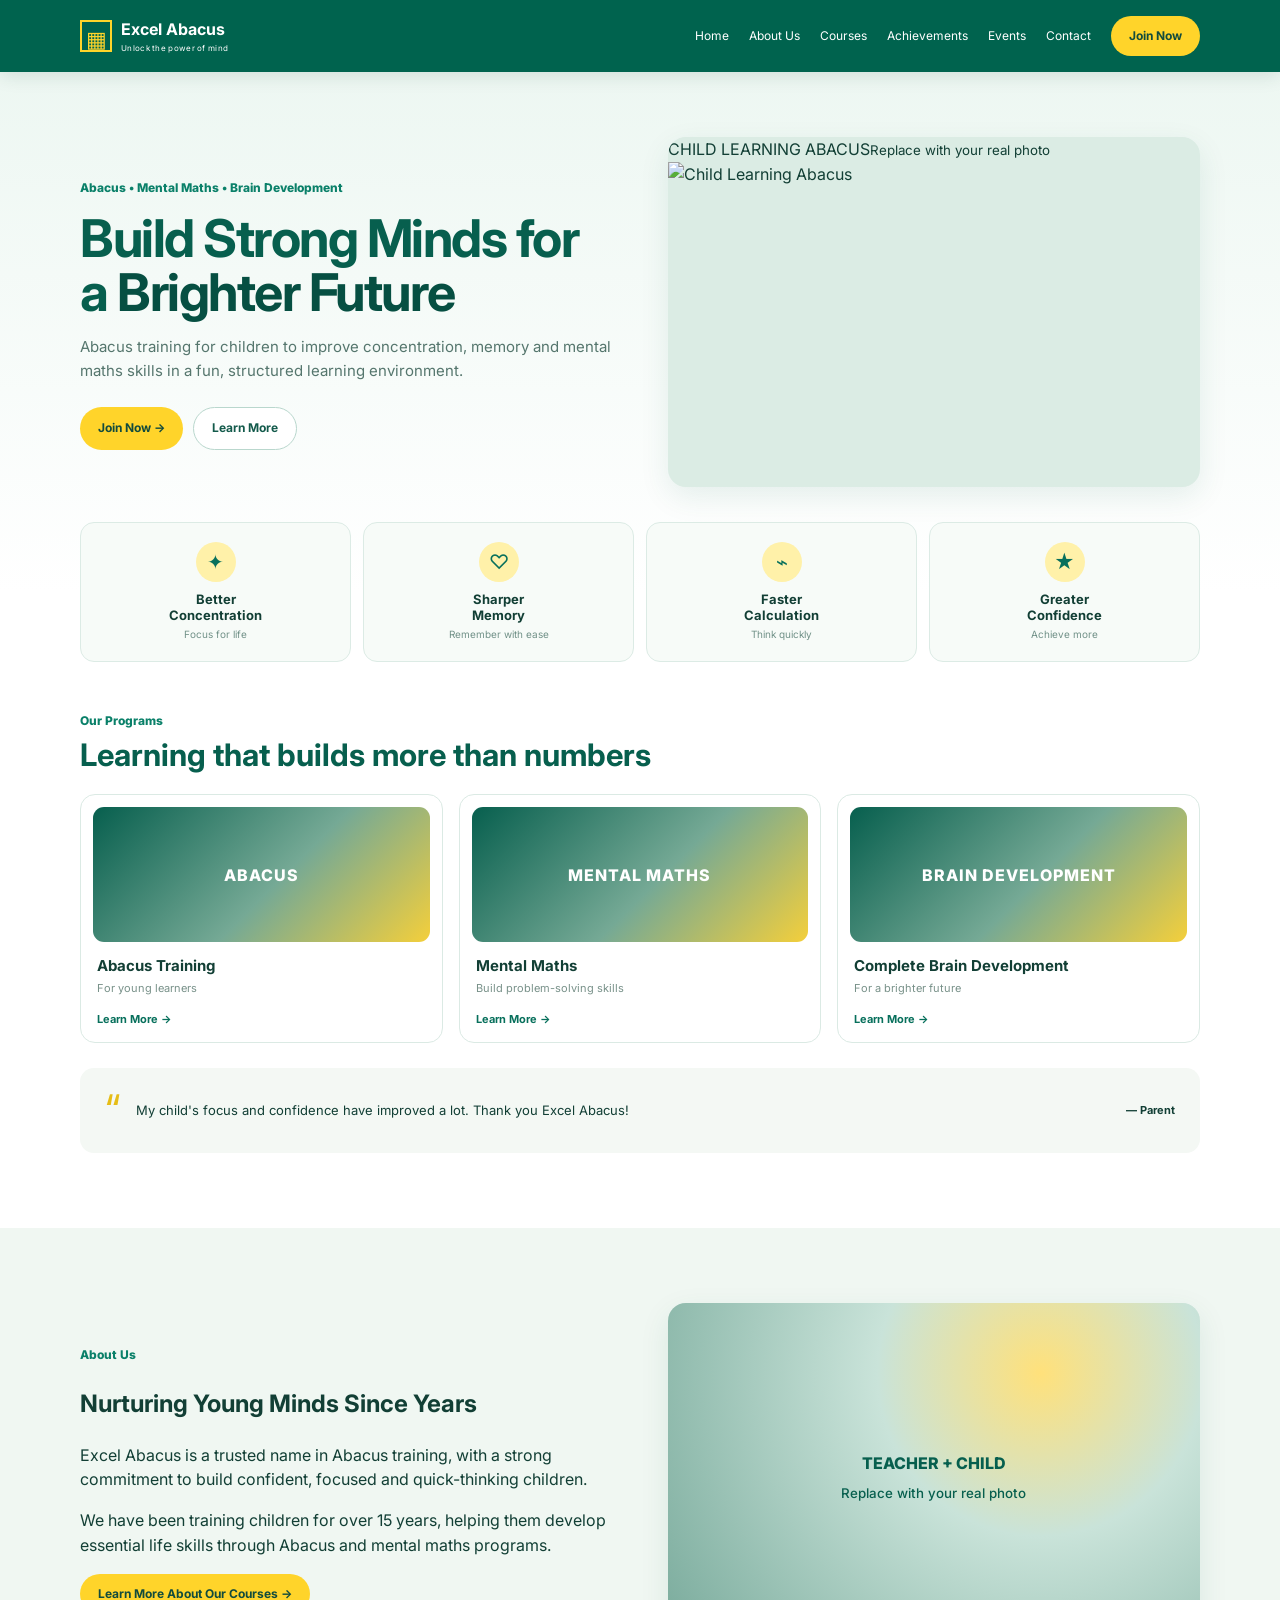
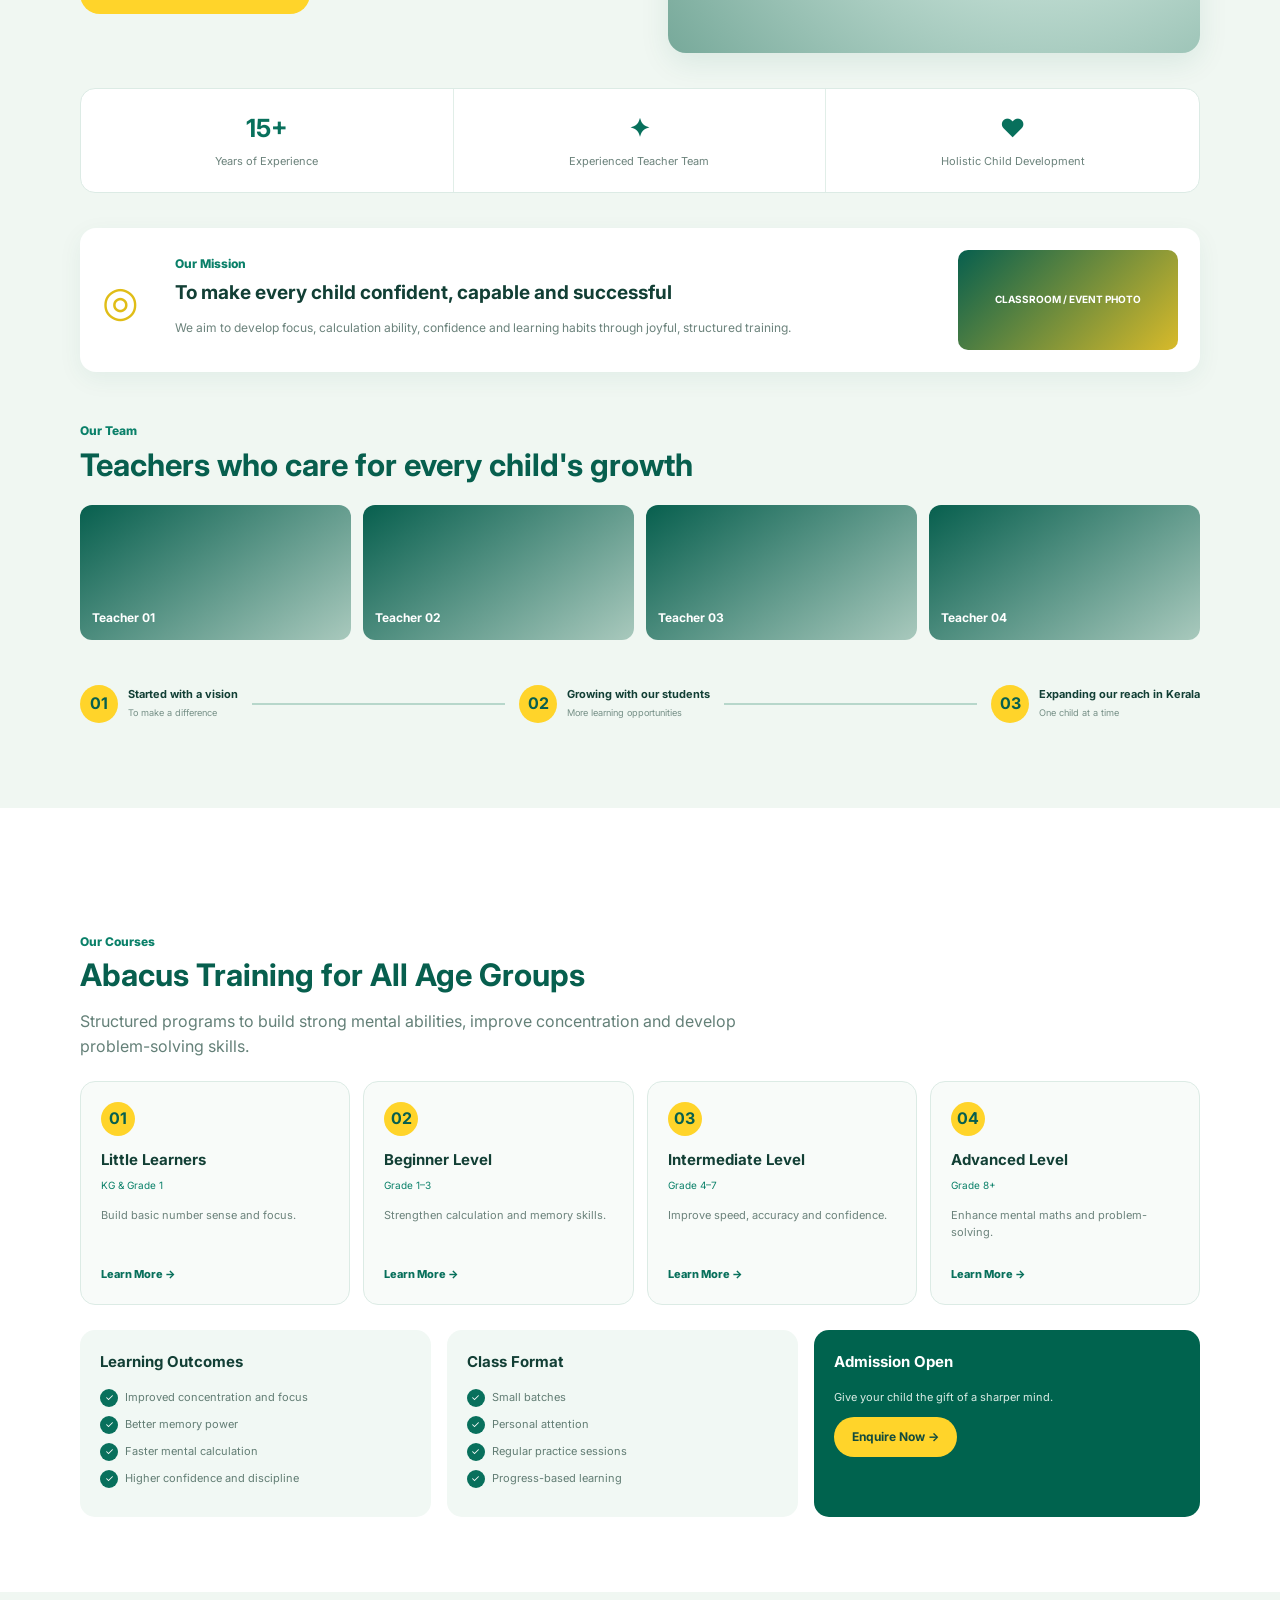
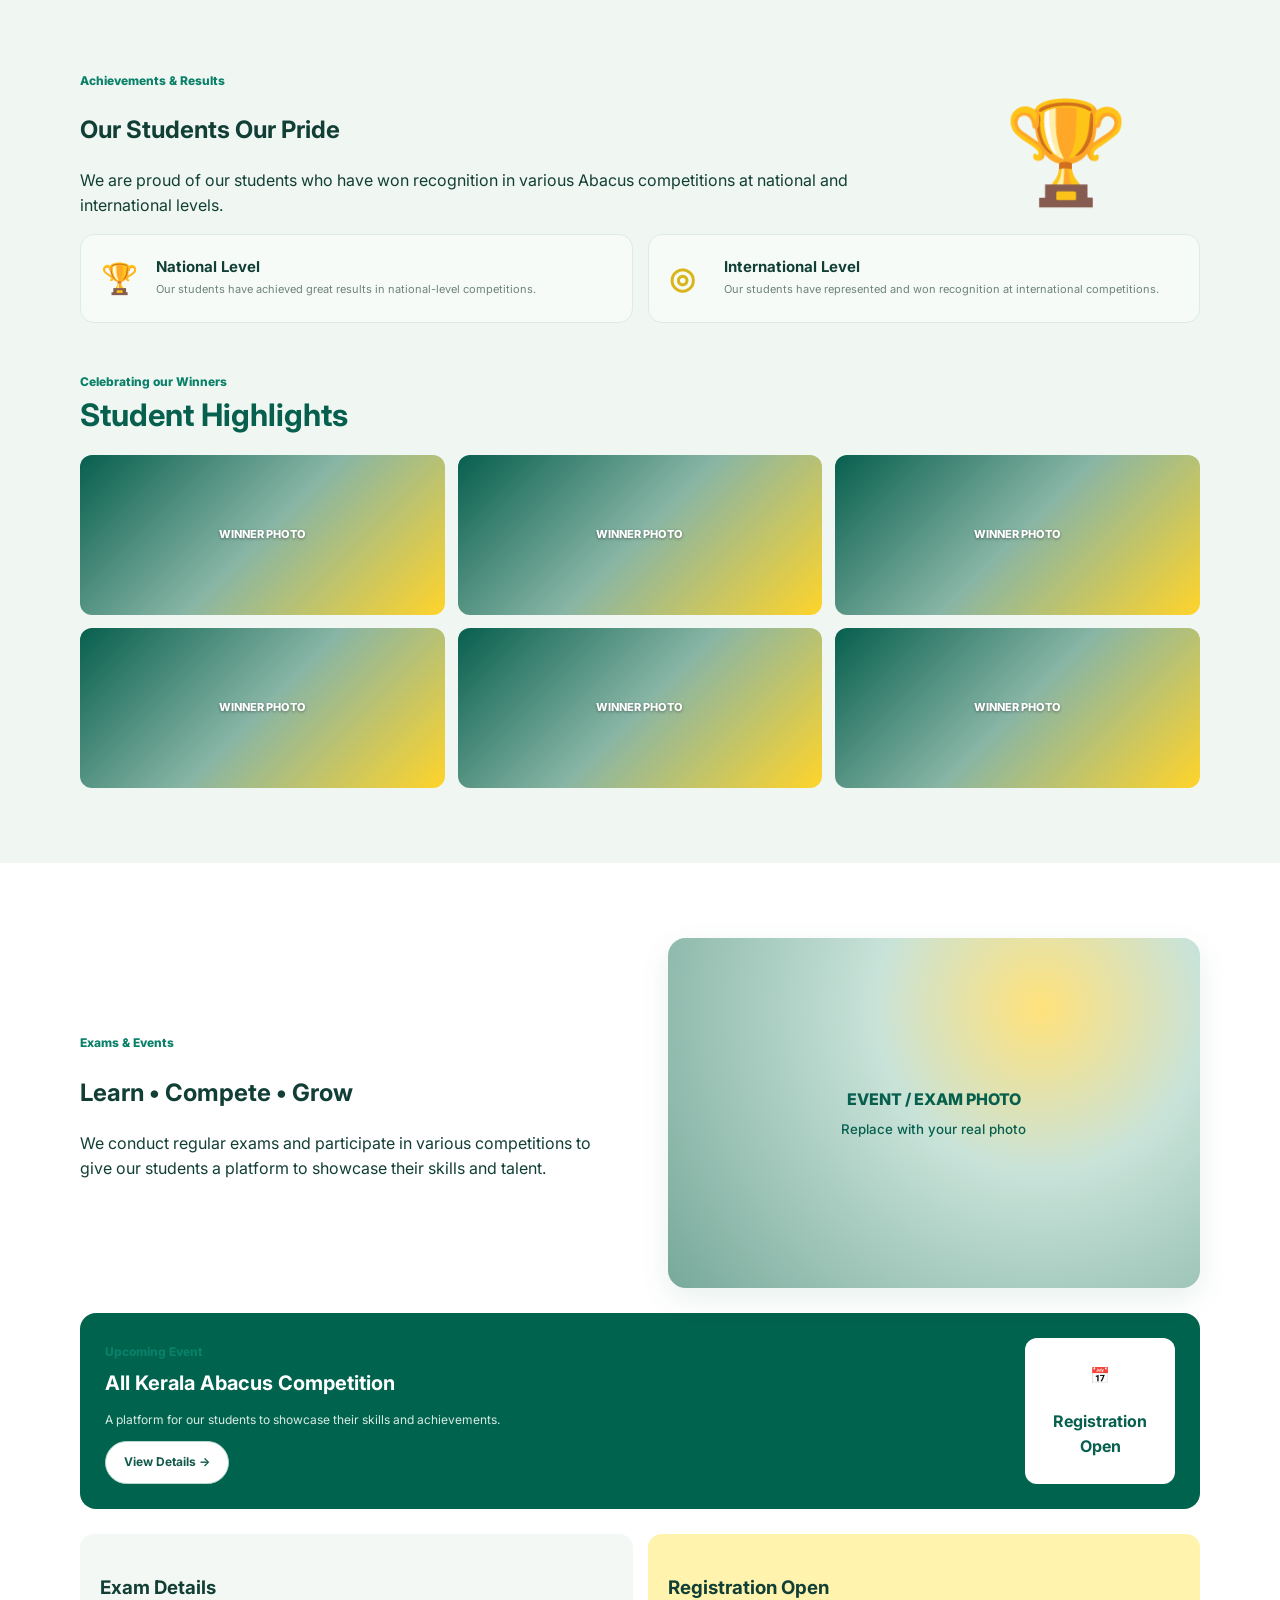
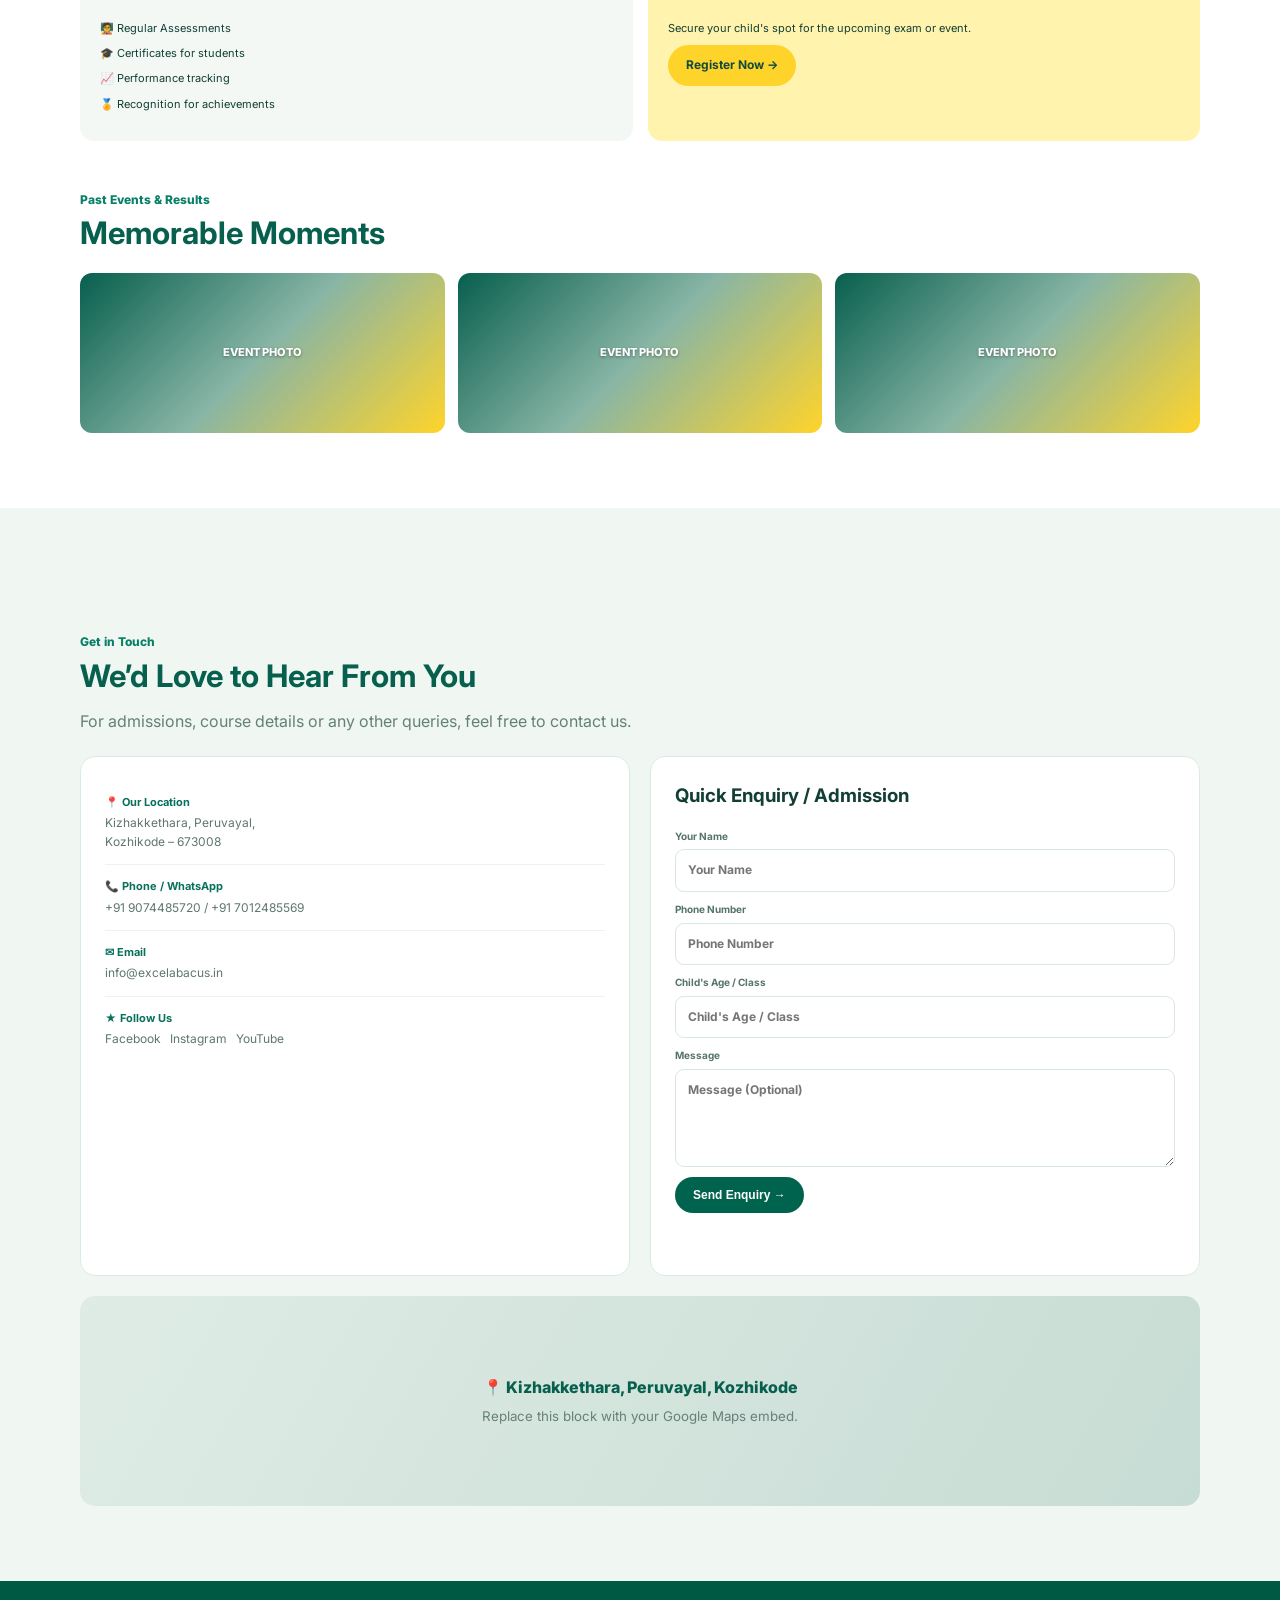
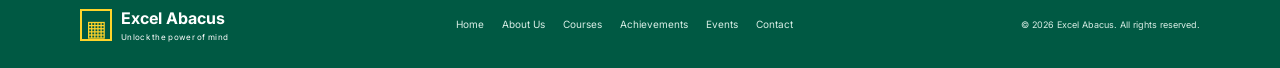
==== commit 7a2c53cd: "Update index.html" ====
--- a/index.html
+++ b/index.html
@@ -35,7 +35,8 @@
       <p>Abacus training for children to improve concentration, memory and mental maths skills in a fun, structured learning environment.</p>
       <div class="actions"><a class="btn btn-gold" href="#contact">Join Now →</a><a class="btn btn-light" href="#about">Learn More</a></div>
     </div>
-    <div class="photo-card hero-photo"><div class="photo-placeholder"><span>CHILD LEARNING ABACUS</span><small>Replace with your real photo</small></div></div>
+    <div class="photo-card hero-photo"><div class="photo-image"><span>CHILD LEARNING ABACUS</span><small>Replace with your real photo</small><img src="images/child-learning.jpg" alt="Child Learning Abacus"></div></div>
+   
   </div>
   <div class="container benefits">
     <article><span>✦</span><h3>Better<br>Concentration</h3><p>Focus for life</p></article>
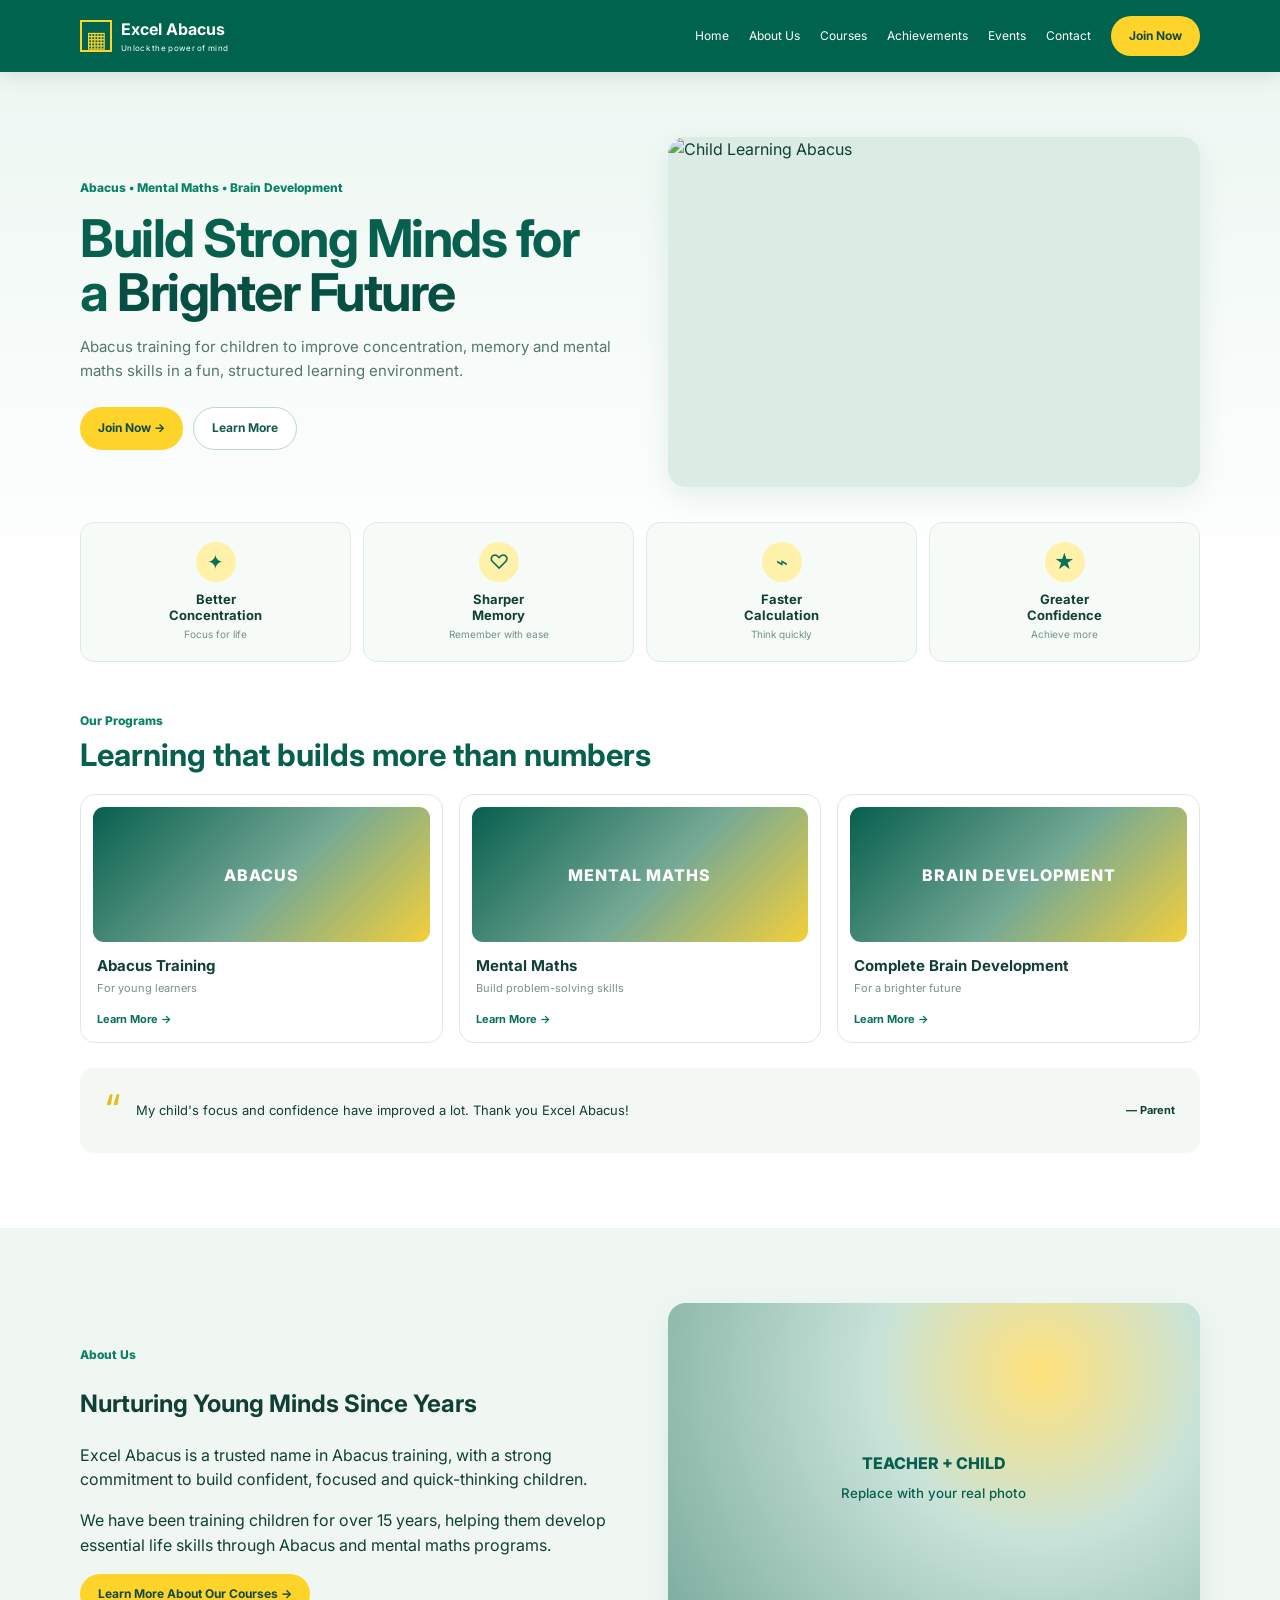
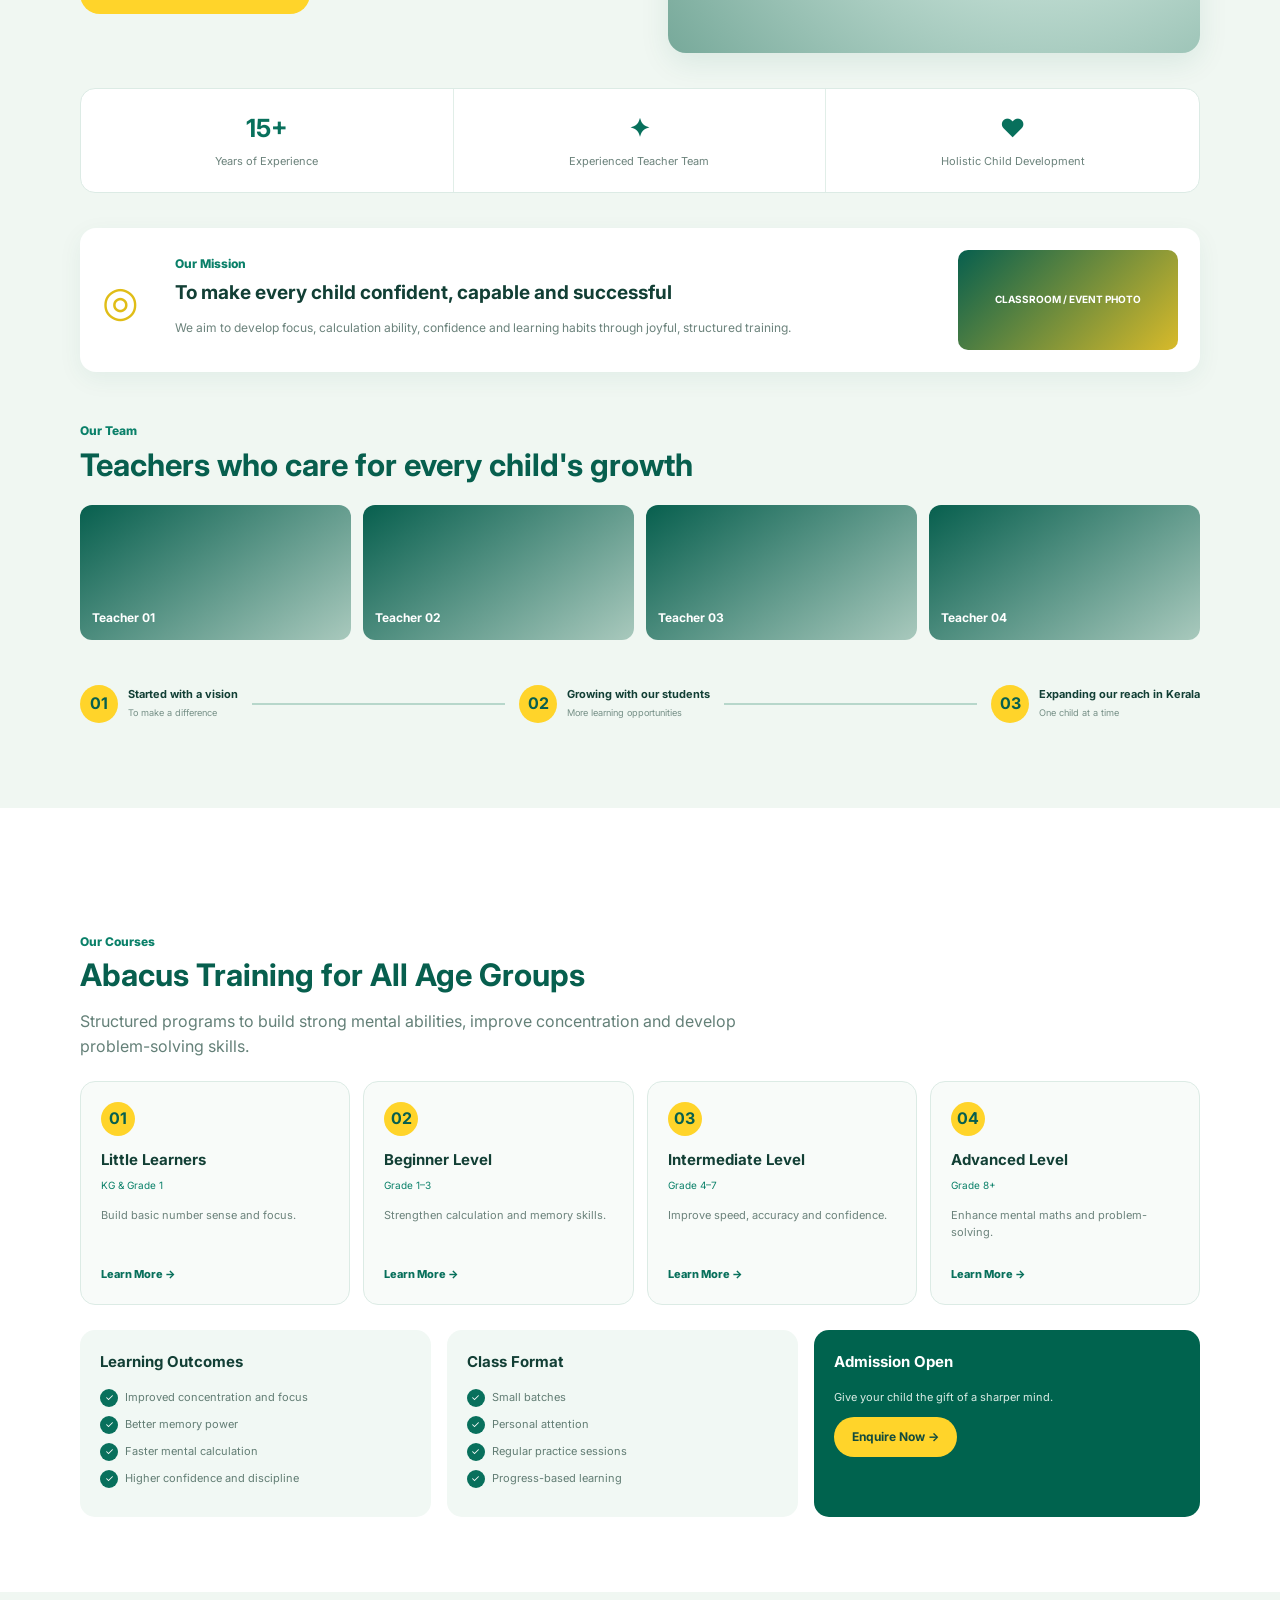
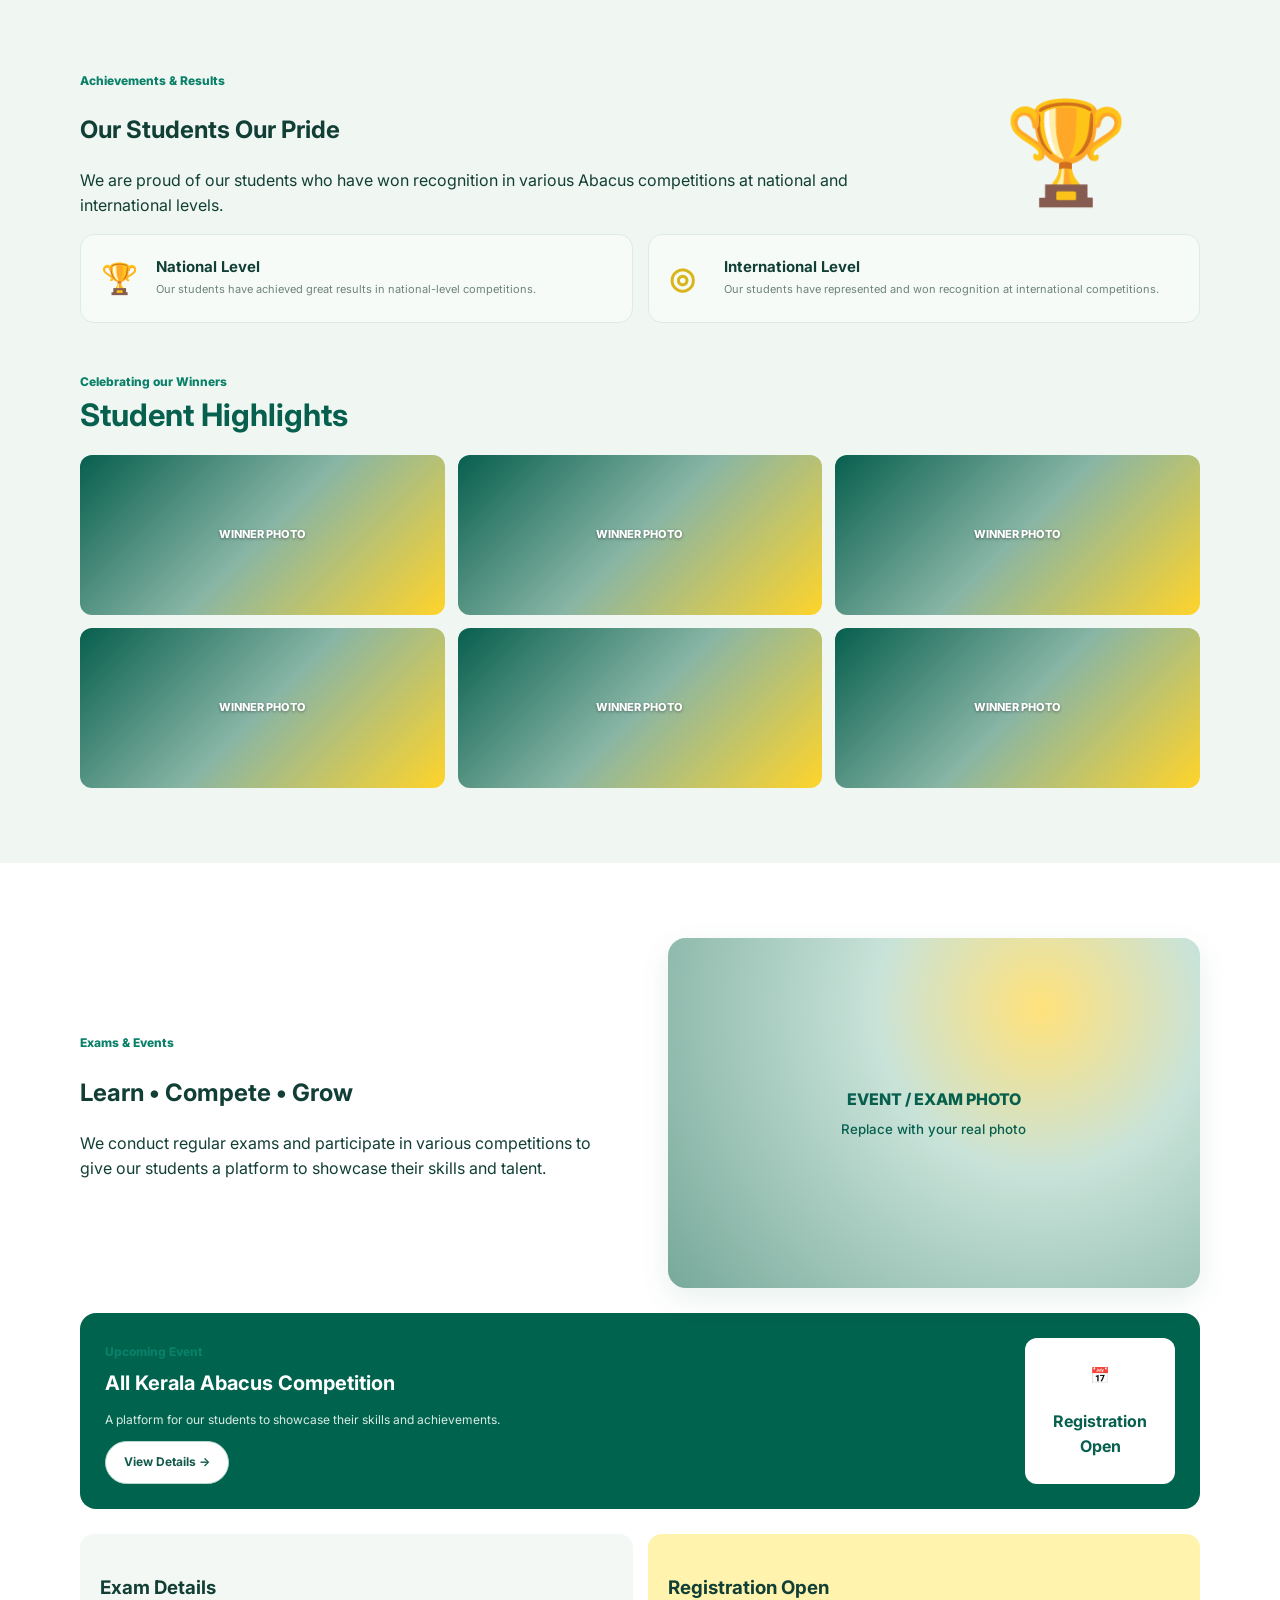
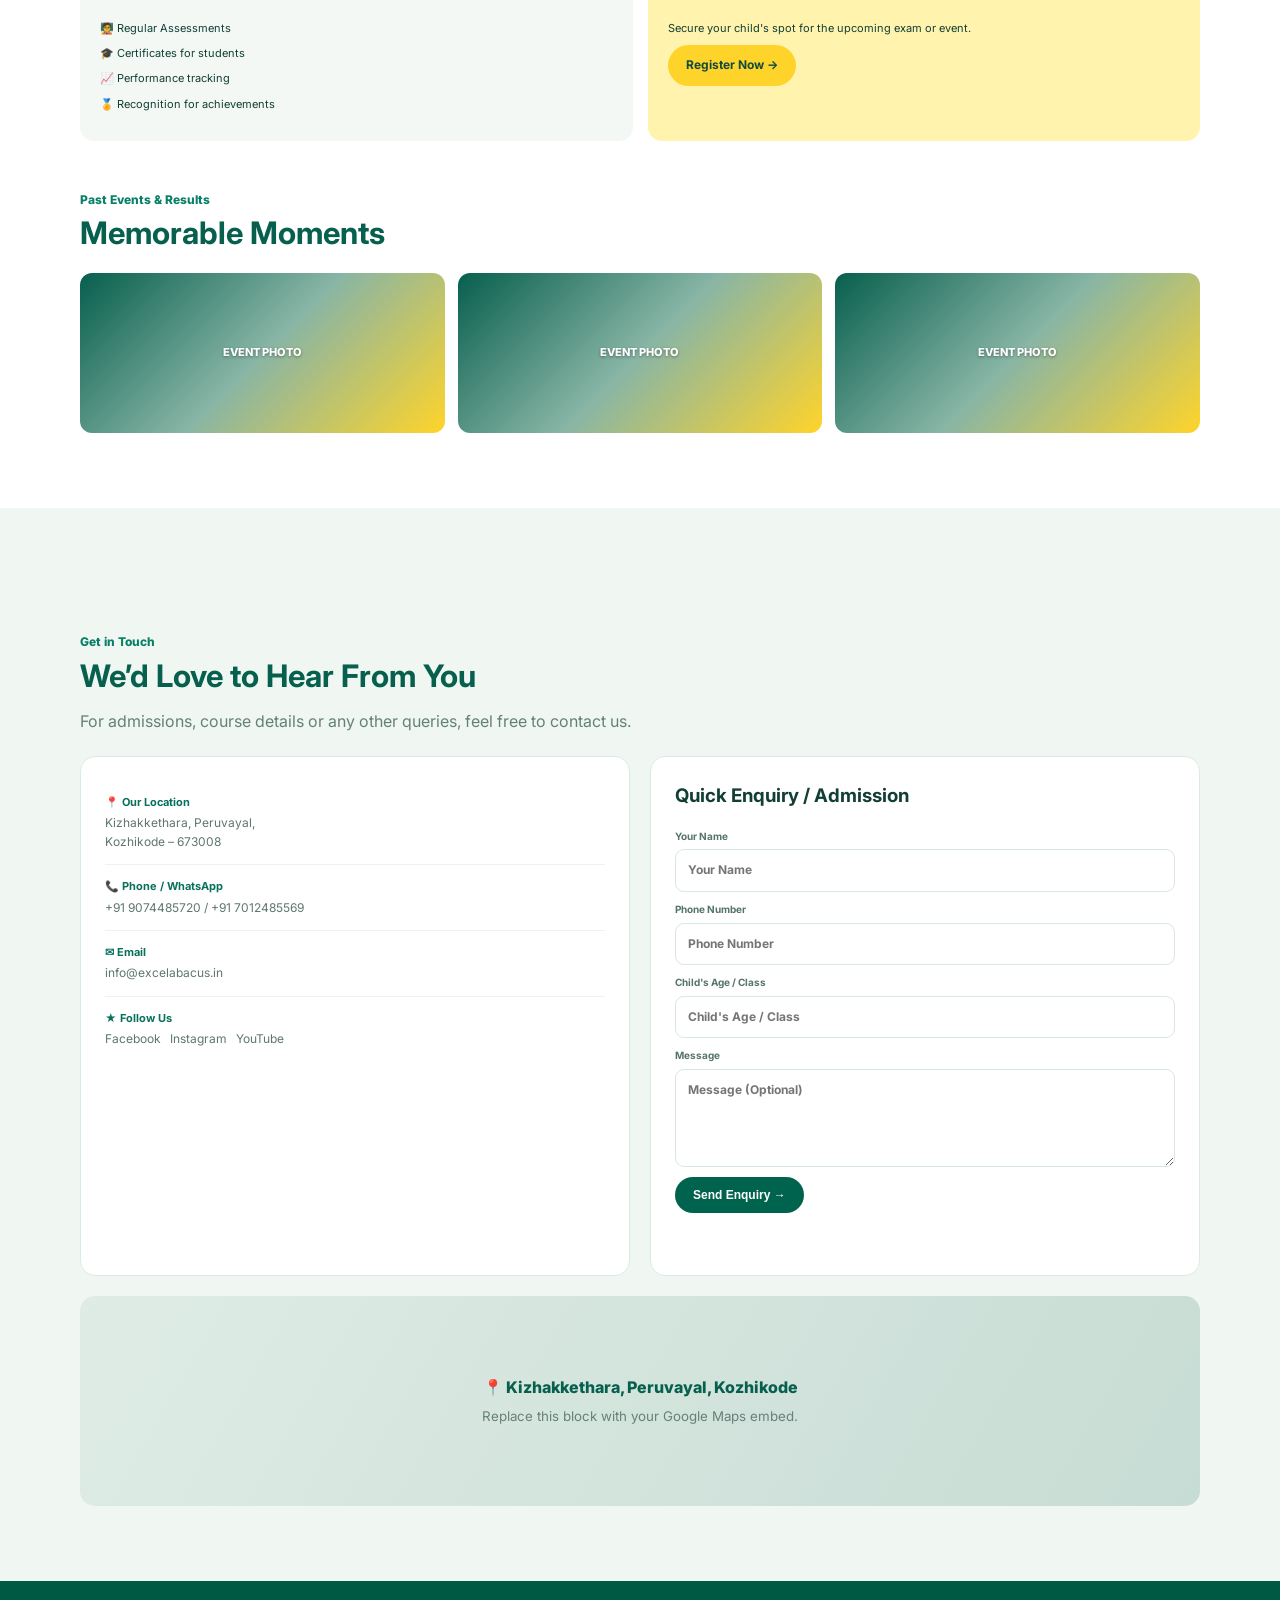
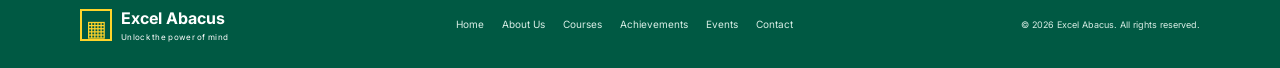
==== commit ac88ab17: "Update index.html" ====
--- a/index.html
+++ b/index.html
@@ -35,7 +35,9 @@
       <p>Abacus training for children to improve concentration, memory and mental maths skills in a fun, structured learning environment.</p>
       <div class="actions"><a class="btn btn-gold" href="#contact">Join Now →</a><a class="btn btn-light" href="#about">Learn More</a></div>
     </div>
-    <div class="photo-card hero-photo"><div class="photo-image"><span>CHILD LEARNING ABACUS</span><small>Replace with your real photo</small><img src="images/child-learning.jpg" alt="Child Learning Abacus"></div></div>
+    <div class="photo-card hero-photo"><div class="photo-image">
+    <img src="images/child-learning.jpg" alt="Child Learning Abacus">
+</div></div>
    
   </div>
   <div class="container benefits">
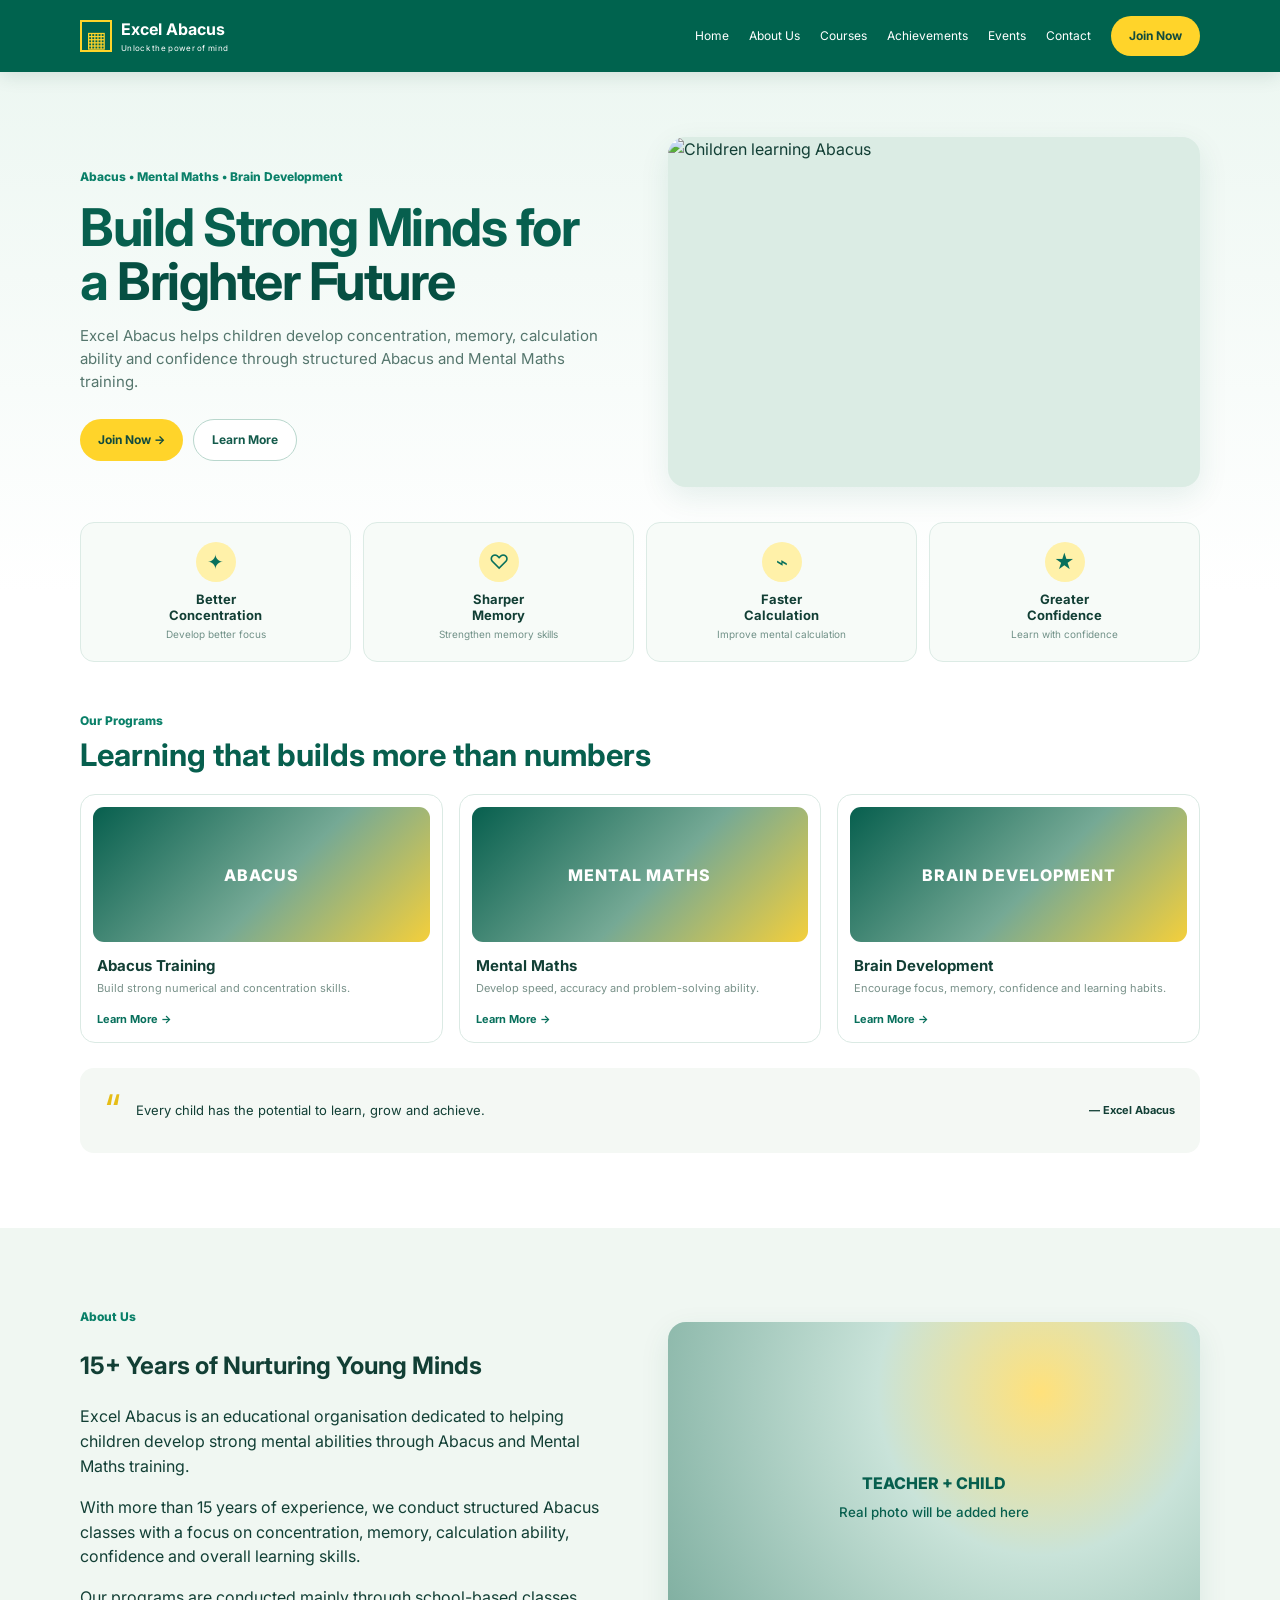
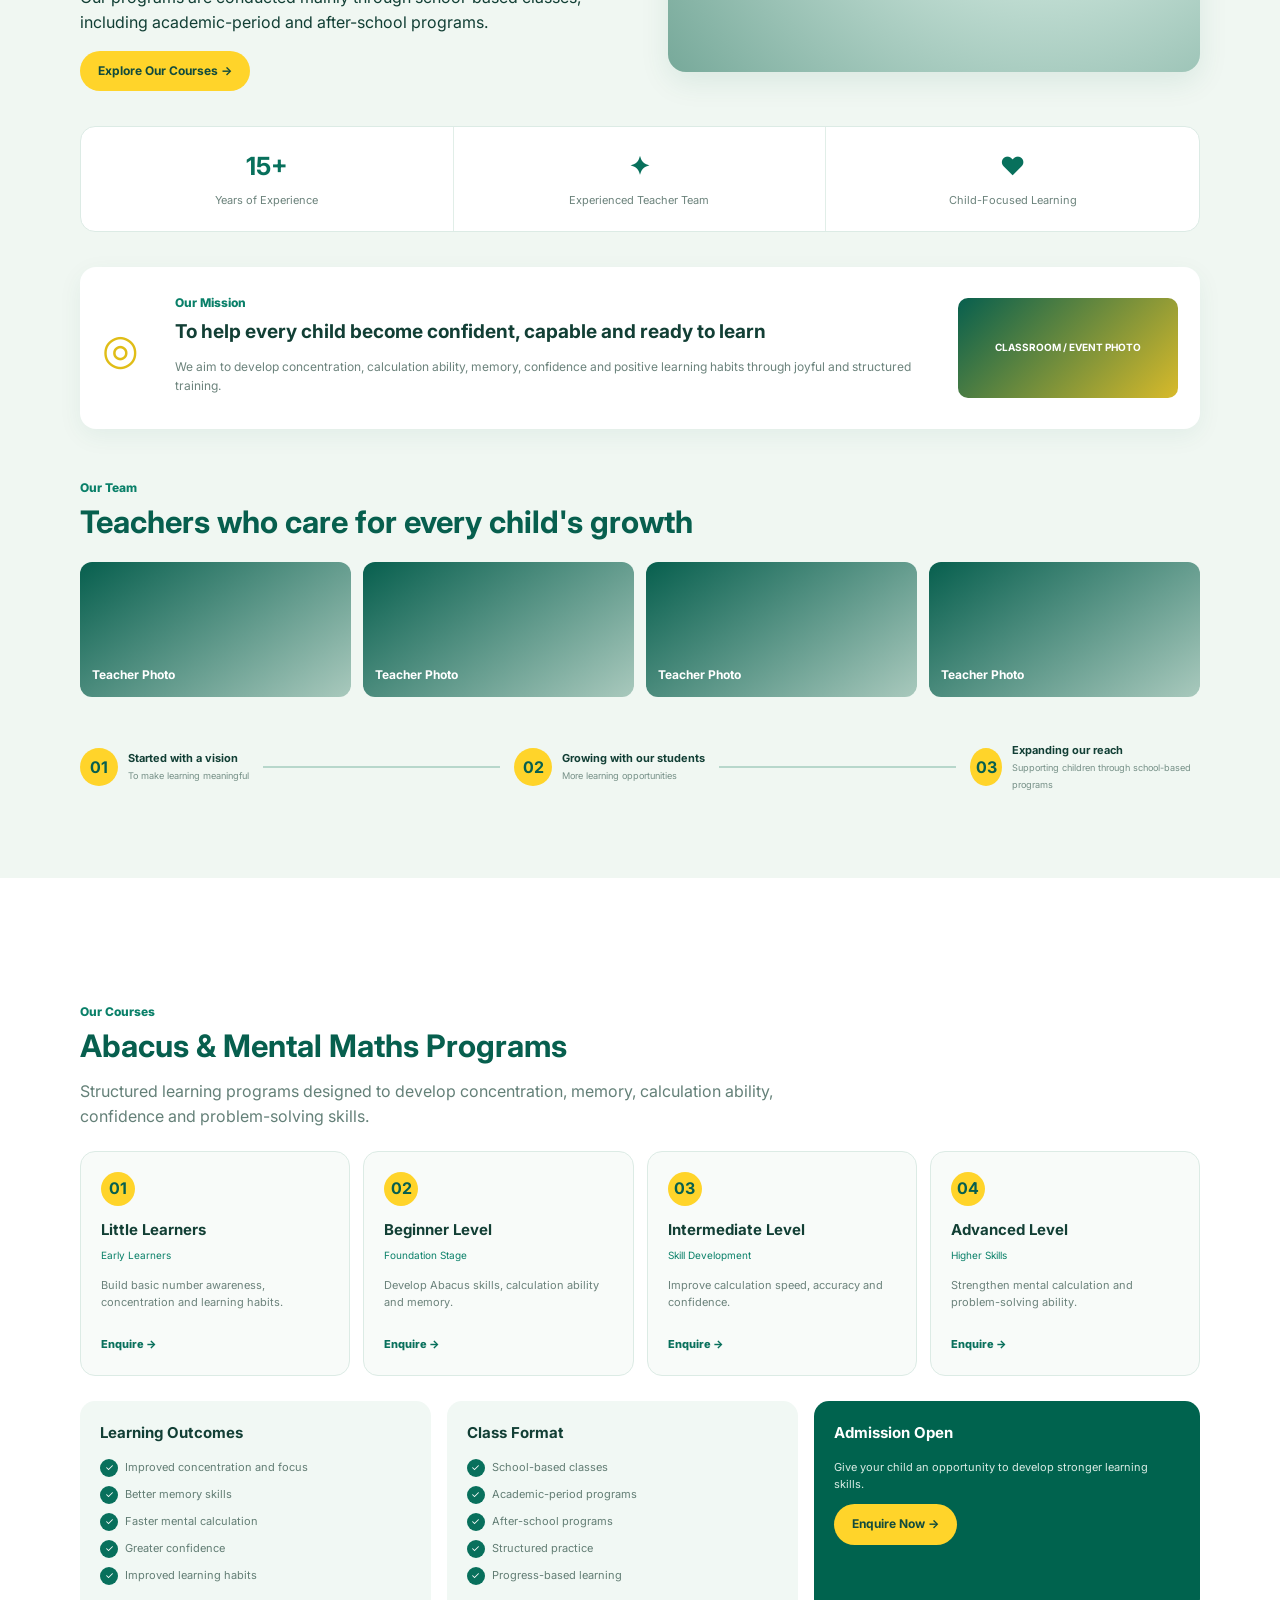
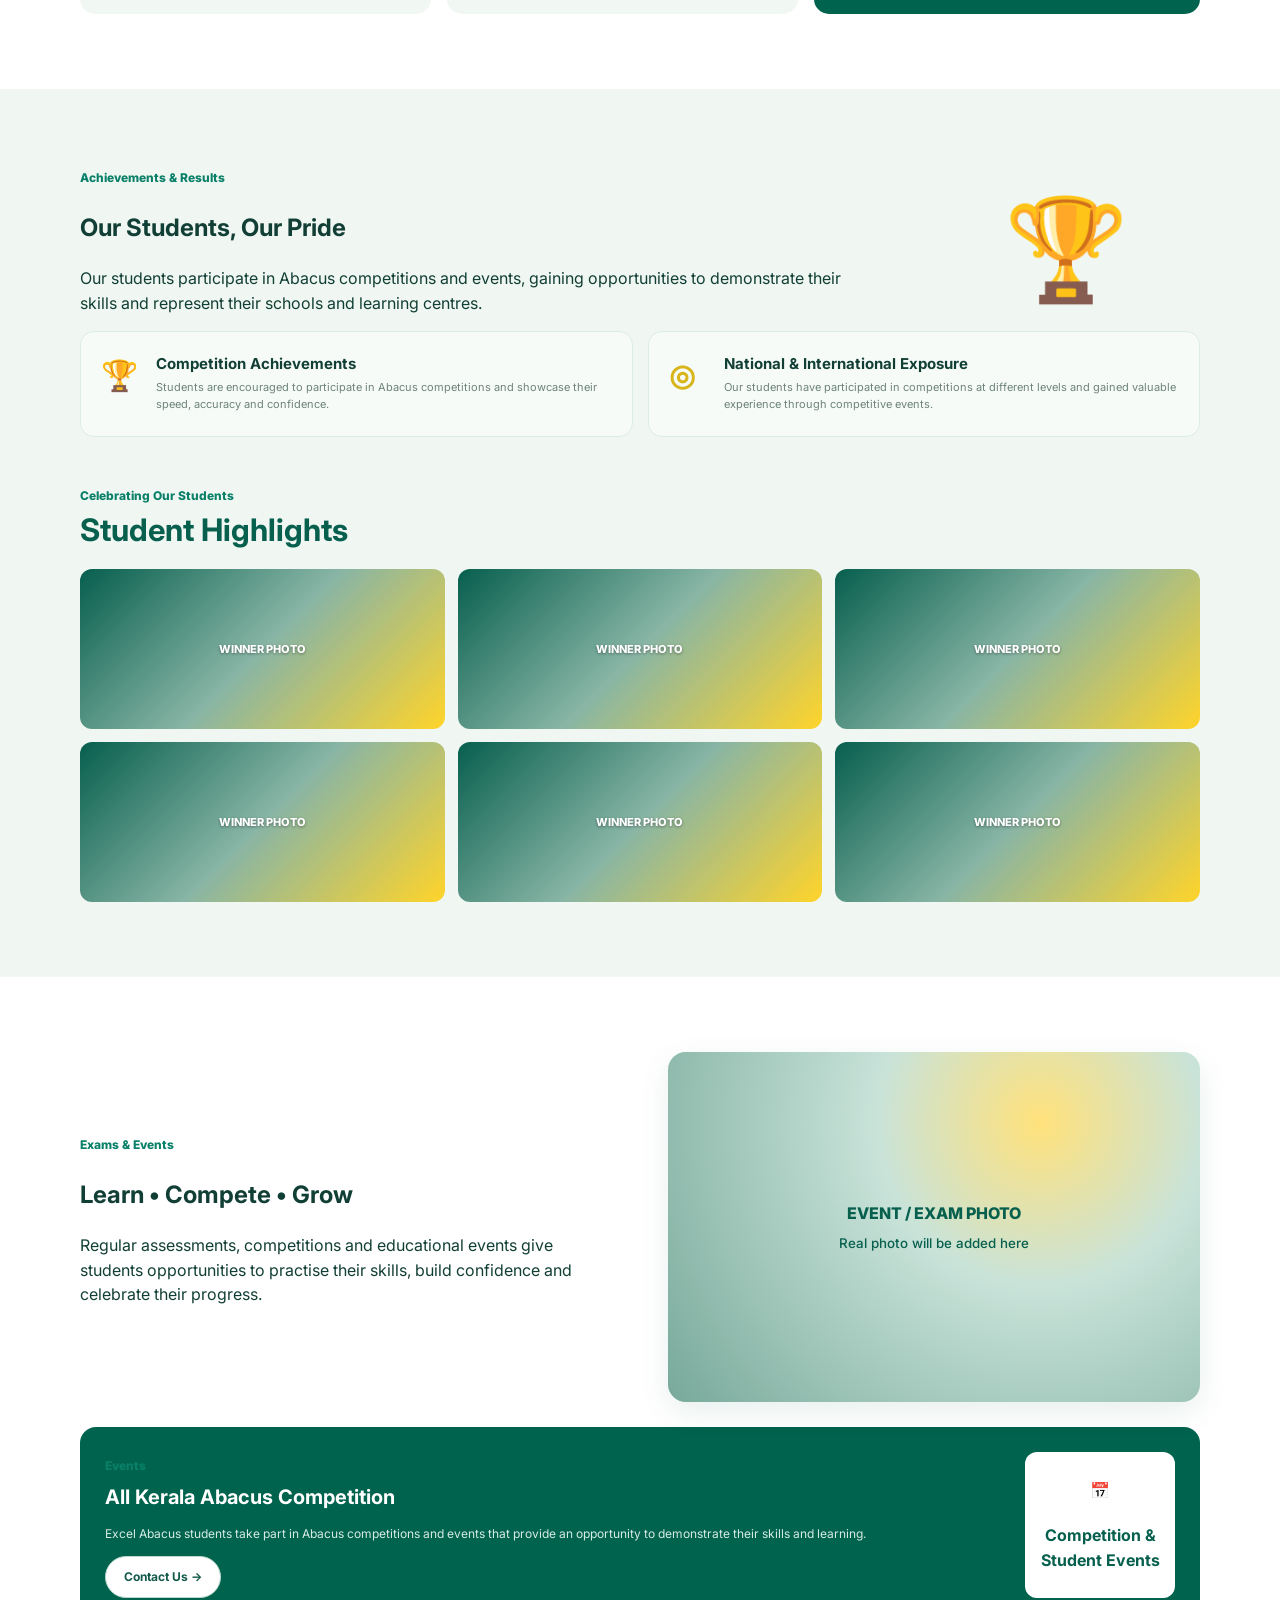
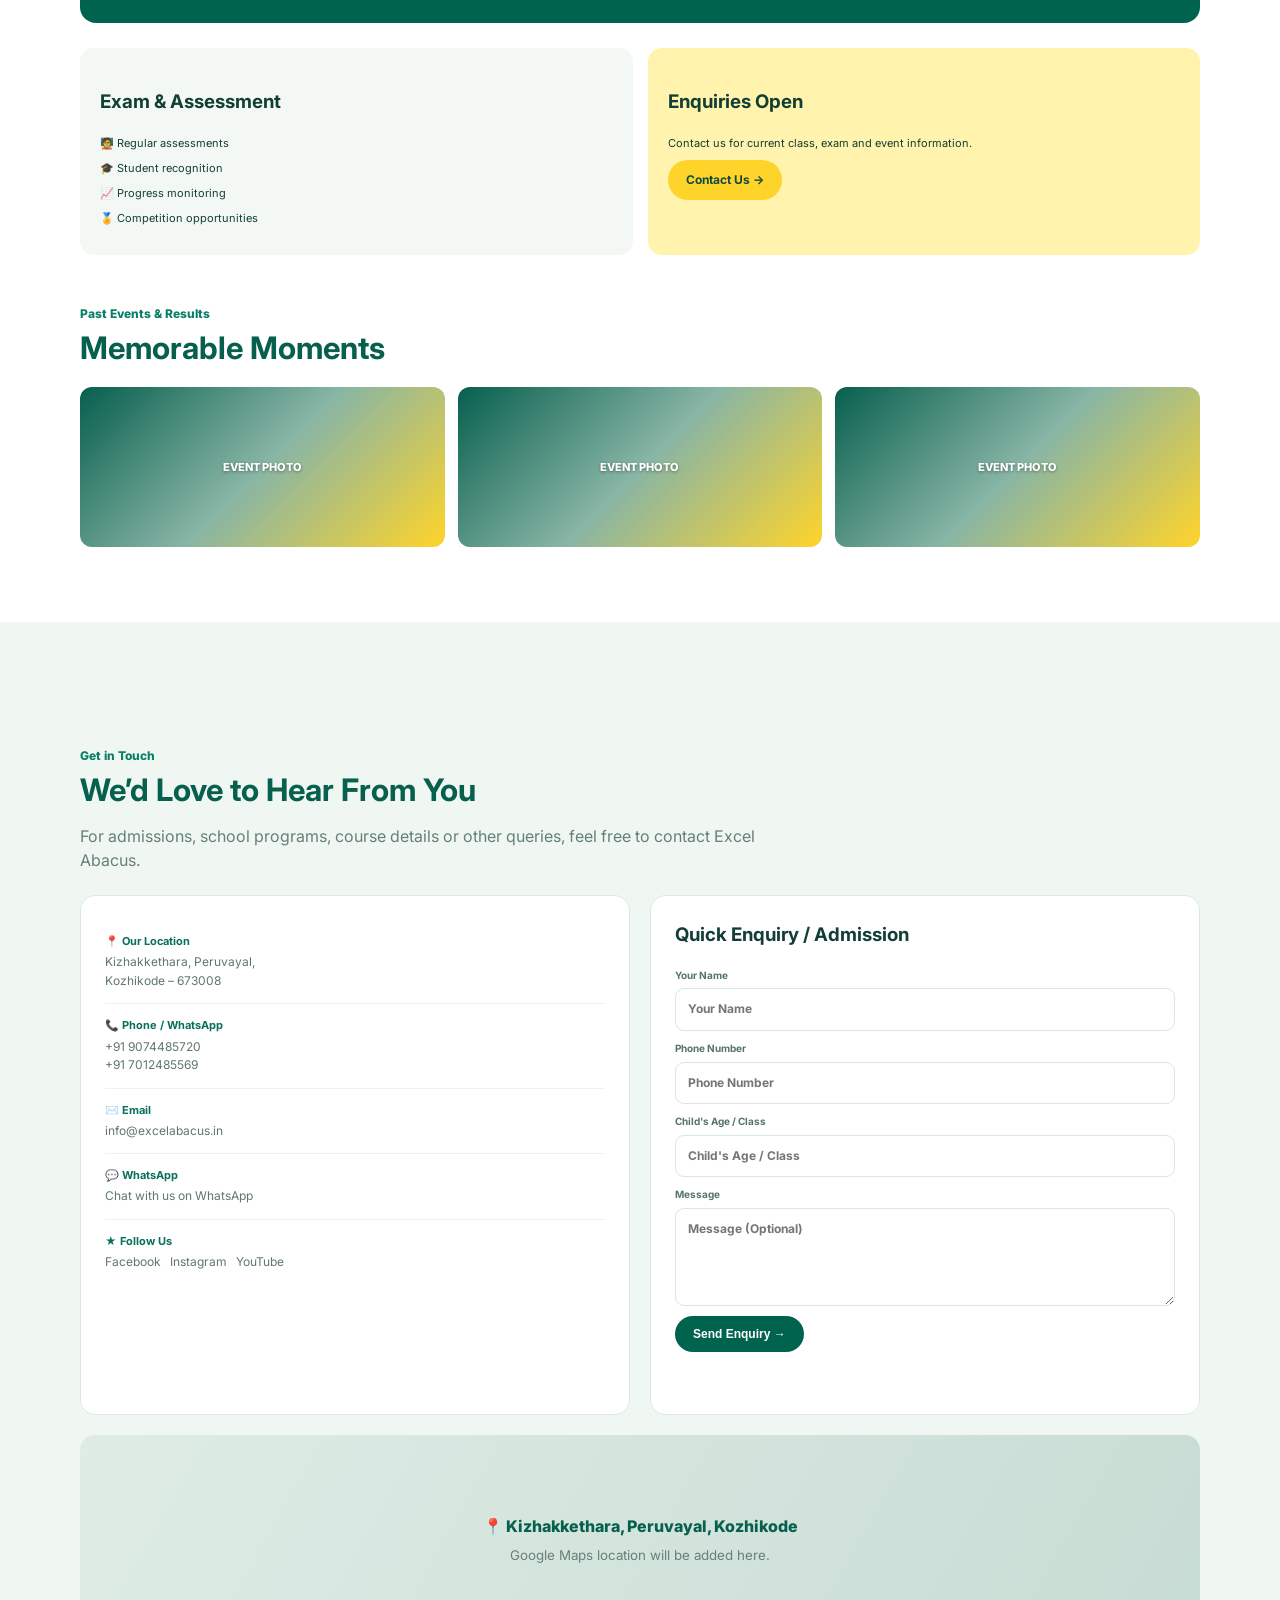
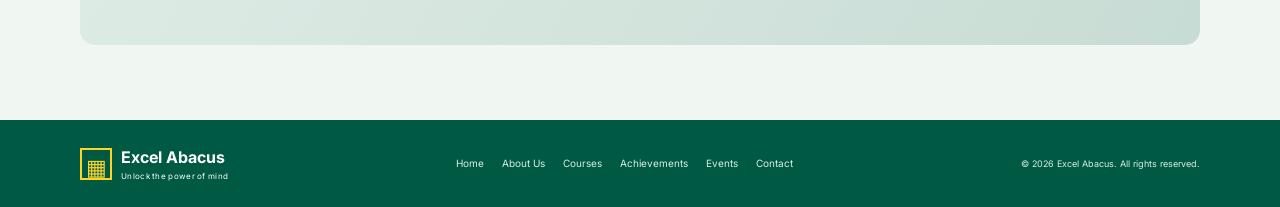
==== commit 09c4ec4c: "redsg" ====
--- a/index.html
+++ b/index.html
@@ -1,150 +1,928 @@
 <!DOCTYPE html>
 <html lang="en">
+
 <head>
-  <meta charset="UTF-8">
-  <meta name="viewport" content="width=device-width, initial-scale=1.0">
-  <meta name="description" content="Excel Abacus - Abacus training, mental maths and brain development for children.">
-  <title>Excel Abacus | Unlock the Power of Mind</title>
-  <link rel="preconnect" href="https://fonts.googleapis.com">
-  <link rel="preconnect" href="https://fonts.gstatic.com" crossorigin>
-  <link href="https://fonts.googleapis.com/css2?family=Inter:wght@400;500;600;700;800&display=swap" rel="stylesheet">
-  <link rel="stylesheet" href="styles.css">
+<meta charset="UTF-8">
+<meta name="viewport" content="width=device-width, initial-scale=1.0">
+
+<meta name="description" content="Excel Abacus provides Abacus, Mental Maths and brain development programs for children through school-based and structured learning programs in Kozhikode, Kerala.">
+
+<title>Excel Abacus | Unlock the Power of Mind</title>
+
+<link rel="preconnect" href="https://fonts.googleapis.com">
+<link rel="preconnect" href="https://fonts.gstatic.com" crossorigin>
+<link href="https://fonts.googleapis.com/css2?family=Inter:wght@400;500;600;700;800&display=swap" rel="stylesheet">
+
+<link rel="stylesheet" href="styles.css">
 </head>
+
 <body>
+
 <header class="site-header">
-  <div class="container nav-wrap">
-    <a class="brand" href="#home" aria-label="Excel Abacus home">
-      <span class="brand-icon">▦</span>
-      <span><strong>Excel Abacus</strong><small>Unlock the power of mind</small></span>
-    </a>
-    <button class="menu-toggle" aria-label="Open menu" aria-expanded="false">☰</button>
-    <nav class="nav" id="mainNav">
-      <a href="#home">Home</a><a href="#about">About Us</a><a href="#courses">Courses</a>
-      <a href="#achievements">Achievements</a><a href="#events">Events</a><a href="#contact">Contact</a>
-      <a class="btn btn-gold nav-cta" href="#contact">Join Now</a>
-    </nav>
-  </div>
+<div class="container nav-wrap">
+
+<a class="brand" href="#home" aria-label="Excel Abacus home">
+<span class="brand-icon">▦</span>
+<span>
+<strong>Excel Abacus</strong>
+<small>Unlock the power of mind</small>
+</span>
+</a>
+
+<button class="menu-toggle" aria-label="Open menu" aria-expanded="false">☰</button>
+
+<nav class="nav" id="mainNav">
+<a href="#home">Home</a>
+<a href="#about">About Us</a>
+<a href="#courses">Courses</a>
+<a href="#achievements">Achievements</a>
+<a href="#events">Events</a>
+<a href="#contact">Contact</a>
+
+<a class="btn btn-gold nav-cta" href="#contact">Join Now</a>
+</nav>
+
+</div>
 </header>
 
+
 <main>
+
+<!-- ================= HOME ================= -->
+
 <section id="home" class="hero section">
-  <div class="container hero-grid">
-    <div class="hero-copy">
-      <span class="eyebrow">Abacus • Mental Maths • Brain Development</span>
-      <h1>Build Strong Minds for a <span>Brighter Future</span></h1>
-      <p>Abacus training for children to improve concentration, memory and mental maths skills in a fun, structured learning environment.</p>
-      <div class="actions"><a class="btn btn-gold" href="#contact">Join Now →</a><a class="btn btn-light" href="#about">Learn More</a></div>
-    </div>
-    <div class="photo-card hero-photo"><div class="photo-image">
-    <img src="images/child-learning.jpg" alt="Child Learning Abacus">
-</div></div>
-   
-  </div>
-  <div class="container benefits">
-    <article><span>✦</span><h3>Better<br>Concentration</h3><p>Focus for life</p></article>
-    <article><span>♡</span><h3>Sharper<br>Memory</h3><p>Remember with ease</p></article>
-    <article><span>⌁</span><h3>Faster<br>Calculation</h3><p>Think quickly</p></article>
-    <article><span>★</span><h3>Greater<br>Confidence</h3><p>Achieve more</p></article>
-  </div>
-  <div class="container">
-    <div class="section-heading"><span>Our Programs</span><h2>Learning that builds more than numbers</h2></div>
-    <div class="cards three">
-      <article class="program-card"><div class="mini-photo">ABACUS</div><h3>Abacus Training</h3><p>For young learners</p><a href="#courses">Learn More →</a></article>
-      <article class="program-card"><div class="mini-photo">MENTAL MATHS</div><h3>Mental Maths</h3><p>Build problem-solving skills</p><a href="#courses">Learn More →</a></article>
-      <article class="program-card"><div class="mini-photo">BRAIN DEVELOPMENT</div><h3>Complete Brain Development</h3><p>For a brighter future</p><a href="#courses">Learn More →</a></article>
-    </div>
-  </div>
-  <div class="container testimonial"><div class="quote-mark">“</div><p>My child's focus and confidence have improved a lot. Thank you Excel Abacus!</p><strong>— Parent</strong></div>
+
+<div class="container hero-grid">
+
+<div class="hero-copy">
+
+<span class="eyebrow">
+Abacus • Mental Maths • Brain Development
+</span>
+
+<h1>
+Build Strong Minds for a <span>Brighter Future</span>
+</h1>
+
+<p>
+Excel Abacus helps children develop concentration, memory,
+calculation ability and confidence through structured Abacus
+and Mental Maths training.
+</p>
+
+<div class="actions">
+<a class="btn btn-gold" href="#contact">Join Now →</a>
+<a class="btn btn-light" href="#about">Learn More</a>
+</div>
+
+</div>
+
+<div class="photo-card hero-photo">
+<div class="photo-image">
+
+<img src="/child-learning.jpg"
+alt="Children learning Abacus">
+
+</div>
+</div>
+
+</div>
+
+
+<div class="container benefits">
+
+<article>
+<span>✦</span>
+<h3>Better<br>Concentration</h3>
+<p>Develop better focus</p>
+</article>
+
+<article>
+<span>♡</span>
+<h3>Sharper<br>Memory</h3>
+<p>Strengthen memory skills</p>
+</article>
+
+<article>
+<span>⌁</span>
+<h3>Faster<br>Calculation</h3>
+<p>Improve mental calculation</p>
+</article>
+
+<article>
+<span>★</span>
+<h3>Greater<br>Confidence</h3>
+<p>Learn with confidence</p>
+</article>
+
+</div>
+
+
+<div class="container">
+
+<div class="section-heading">
+<span>Our Programs</span>
+<h2>Learning that builds more than numbers</h2>
+</div>
+
+
+<div class="cards three">
+
+<article class="program-card">
+<div class="mini-photo">ABACUS</div>
+<h3>Abacus Training</h3>
+<p>Build strong numerical and concentration skills.</p>
+<a href="#courses">Learn More →</a>
+</article>
+
+
+<article class="program-card">
+<div class="mini-photo">MENTAL MATHS</div>
+<h3>Mental Maths</h3>
+<p>Develop speed, accuracy and problem-solving ability.</p>
+<a href="#courses">Learn More →</a>
+</article>
+
+
+<article class="program-card">
+<div class="mini-photo">BRAIN DEVELOPMENT</div>
+<h3>Brain Development</h3>
+<p>Encourage focus, memory, confidence and learning habits.</p>
+<a href="#courses">Learn More →</a>
+</article>
+
+</div>
+
+</div>
+
+
+<div class="container testimonial">
+
+<div class="quote-mark">“</div>
+
+<p>
+Every child has the potential to learn, grow and achieve.
+</p>
+
+<strong>— Excel Abacus</strong>
+
+</div>
+
 </section>
 
+
+
+<!-- ================= ABOUT ================= -->
+
 <section id="about" class="section soft">
-  <div class="container">
-    <div class="split">
-      <div><span class="eyebrow">About Us</span><h2>Nurturing Young Minds Since Years</h2>
-        <p>Excel Abacus is a trusted name in Abacus training, with a strong commitment to build confident, focused and quick-thinking children.</p>
-        <p>We have been training children for over 15 years, helping them develop essential life skills through Abacus and mental maths programs.</p>
-        <a class="btn btn-gold" href="#courses">Learn More About Our Courses →</a>
-      </div>
-      <div class="photo-card about-photo"><div class="photo-placeholder"><span>TEACHER + CHILD</span><small>Replace with your real photo</small></div></div>
-    </div>
-    <div class="stats"><div><b>15+</b><span>Years of Experience</span></div><div><b>✦</b><span>Experienced Teacher Team</span></div><div><b>♥</b><span>Holistic Child Development</span></div></div>
-    <div class="mission"><div><span class="big-icon">◎</span><div><span class="eyebrow">Our Mission</span><h3>To make every child confident, capable and successful</h3><p>We aim to develop focus, calculation ability, confidence and learning habits through joyful, structured training.</p></div><div class="mission-photo">CLASSROOM / EVENT PHOTO</div></div></div>
-    <div class="section-heading"><span>Our Team</span><h2>Teachers who care for every child's growth</h2></div>
-    <div class="team-grid"><div>Teacher 01</div><div>Teacher 02</div><div>Teacher 03</div><div>Teacher 04</div></div>
-    <div class="journey"><div><b>01</b><span>Started with a vision<br><small>To make a difference</small></span></div><i></i><div><b>02</b><span>Growing with our students<br><small>More learning opportunities</small></span></div><i></i><div><b>03</b><span>Expanding our reach in Kerala<br><small>One child at a time</small></span></div></div>
-  </div>
+
+<div class="container">
+
+<div class="split">
+
+<div>
+
+<span class="eyebrow">About Us</span>
+
+<h2>
+15+ Years of Nurturing Young Minds
+</h2>
+
+<p>
+Excel Abacus is an educational organisation dedicated to
+helping children develop strong mental abilities through
+Abacus and Mental Maths training.
+</p>
+
+<p>
+With more than 15 years of experience, we conduct structured
+Abacus classes with a focus on concentration, memory,
+calculation ability, confidence and overall learning skills.
+</p>
+
+<p>
+Our programs are conducted mainly through school-based
+classes, including academic-period and after-school programs.
+</p>
+
+<a class="btn btn-gold" href="#courses">
+Explore Our Courses →
+</a>
+
+</div>
+
+
+<div class="photo-card about-photo">
+
+<div class="photo-placeholder">
+
+<span>TEACHER + CHILD</span>
+<small>Real photo will be added here</small>
+
+</div>
+
+</div>
+
+</div>
+
+
+<div class="stats">
+
+<div>
+<b>15+</b>
+<span>Years of Experience</span>
+</div>
+
+<div>
+<b>✦</b>
+<span>Experienced Teacher Team</span>
+</div>
+
+<div>
+<b>♥️</b>
+<span>Child-Focused Learning</span>
+</div>
+
+</div>
+
+
+<div class="mission">
+
+<div>
+
+<span class="big-icon">◎</span>
+
+<div>
+
+<span class="eyebrow">Our Mission</span>
+
+<h3>
+To help every child become confident, capable and ready to learn
+</h3>
+
+<p>
+We aim to develop concentration, calculation ability,
+memory, confidence and positive learning habits through
+joyful and structured training.
+</p>
+
+</div>
+
+<div class="mission-photo">
+CLASSROOM / EVENT PHOTO
+</div>
+
+</div>
+
+</div>
+
+
+<div class="section-heading">
+
+<span>Our Team</span>
+
+<h2>
+Teachers who care for every child's growth
+</h2>
+
+</div>
+
+
+<div class="team-grid">
+
+<div>Teacher Photo</div>
+<div>Teacher Photo</div>
+<div>Teacher Photo</div>
+<div>Teacher Photo</div>
+
+</div>
+
+
+<div class="journey">
+
+<div>
+<b>01</b>
+<span>
+Started with a vision
+<br>
+<small>To make learning meaningful</small>
+</span>
+</div>
+
+<i></i>
+
+<div>
+<b>02</b>
+<span>
+Growing with our students
+<br>
+<small>More learning opportunities</small>
+</span>
+</div>
+
+<i></i>
+
+<div>
+<b>03</b>
+<span>
+Expanding our reach
+<br>
+<small>Supporting children through school-based programs</small>
+</span>
+</div>
+
+</div>
+
+</div>
+
 </section>
 
+
+
+<!-- ================= COURSES ================= -->
+
 <section id="courses" class="section">
-  <div class="container">
-    <div class="section-heading"><span>Our Courses</span><h2>Abacus Training for All Age Groups</h2><p>Structured programs to build strong mental abilities, improve concentration and develop problem-solving skills.</p></div>
-    <div class="level-grid">
-      <article><b>01</b><h3>Little Learners</h3><small>KG & Grade 1</small><p>Build basic number sense and focus.</p><a href="#contact">Learn More →</a></article>
-      <article><b>02</b><h3>Beginner Level</h3><small>Grade 1–3</small><p>Strengthen calculation and memory skills.</p><a href="#contact">Learn More →</a></article>
-      <article><b>03</b><h3>Intermediate Level</h3><small>Grade 4–7</small><p>Improve speed, accuracy and confidence.</p><a href="#contact">Learn More →</a></article>
-      <article><b>04</b><h3>Advanced Level</h3><small>Grade 8+</small><p>Enhance mental maths and problem-solving.</p><a href="#contact">Learn More →</a></article>
-    </div>
-    <div class="course-info">
-      <div><h3>Learning Outcomes</h3><ul><li>Improved concentration and focus</li><li>Better memory power</li><li>Faster mental calculation</li><li>Higher confidence and discipline</li></ul></div>
-      <div><h3>Class Format</h3><ul><li>Small batches</li><li>Personal attention</li><li>Regular practice sessions</li><li>Progress-based learning</li></ul></div>
-      <div class="admission-box"><h3>Admission Open</h3><p>Give your child the gift of a sharper mind.</p><a class="btn btn-gold" href="#contact">Enquire Now →</a></div>
-    </div>
-  </div>
+
+<div class="container">
+
+<div class="section-heading">
+
+<span>Our Courses</span>
+
+<h2>
+Abacus & Mental Maths Programs
+</h2>
+
+<p>
+Structured learning programs designed to develop concentration,
+memory, calculation ability, confidence and problem-solving skills.
+</p>
+
+</div>
+
+
+<div class="level-grid">
+
+<article>
+<b>01</b>
+<h3>Little Learners</h3>
+<small>Early Learners</small>
+<p>
+Build basic number awareness, concentration and learning habits.
+</p>
+<a href="#contact">Enquire →</a>
+</article>
+
+
+<article>
+<b>02</b>
+<h3>Beginner Level</h3>
+<small>Foundation Stage</small>
+<p>
+Develop Abacus skills, calculation ability and memory.
+</p>
+<a href="#contact">Enquire →</a>
+</article>
+
+
+<article>
+<b>03</b>
+<h3>Intermediate Level</h3>
+<small>Skill Development</small>
+<p>
+Improve calculation speed, accuracy and confidence.
+</p>
+<a href="#contact">Enquire →</a>
+</article>
+
+
+<article>
+<b>04</b>
+<h3>Advanced Level</h3>
+<small>Higher Skills</small>
+<p>
+Strengthen mental calculation and problem-solving ability.
+</p>
+<a href="#contact">Enquire →</a>
+</article>
+
+</div>
+
+
+<div class="course-info">
+
+<div>
+
+<h3>Learning Outcomes</h3>
+
+<ul>
+<li>Improved concentration and focus</li>
+<li>Better memory skills</li>
+<li>Faster mental calculation</li>
+<li>Greater confidence</li>
+<li>Improved learning habits</li>
+</ul>
+
+</div>
+
+
+<div>
+
+<h3>Class Format</h3>
+
+<ul>
+<li>School-based classes</li>
+<li>Academic-period programs</li>
+<li>After-school programs</li>
+<li>Structured practice</li>
+<li>Progress-based learning</li>
+</ul>
+
+</div>
+
+
+<div class="admission-box">
+
+<h3>Admission Open</h3>
+
+<p>
+Give your child an opportunity to develop stronger learning skills.
+</p>
+
+<a class="btn btn-gold" href="#contact">
+Enquire Now →
+</a>
+
+</div>
+
+</div>
+
+</div>
+
 </section>
 
+
+
+<!-- ================= ACHIEVEMENTS ================= -->
+
 <section id="achievements" class="section soft">
-  <div class="container">
-    <div class="split achievement-intro"><div><span class="eyebrow">Achievements & Results</span><h2>Our Students Our Pride</h2><p>We are proud of our students who have won recognition in various Abacus competitions at national and international levels.</p></div><div class="trophy">🏆</div></div>
-    <div class="achievement-cards"><div><b>🏆</b><h3>National Level</h3><p>Our students have achieved great results in national-level competitions.</p></div><div><b>◎</b><h3>International Level</h3><p>Our students have represented and won recognition at international competitions.</p></div></div>
-    <div class="section-heading"><span>Celebrating our Winners</span><h2>Student Highlights</h2></div>
-    <div class="gallery-grid">
-      <div class="gallery-photo">WINNER PHOTO</div><div class="gallery-photo">WINNER PHOTO</div><div class="gallery-photo">WINNER PHOTO</div><div class="gallery-photo">WINNER PHOTO</div><div class="gallery-photo">WINNER PHOTO</div><div class="gallery-photo">WINNER PHOTO</div>
-    </div>
-  </div>
+
+<div class="container">
+
+<div class="split achievement-intro">
+
+<div>
+
+<span class="eyebrow">
+Achievements & Results
+</span>
+
+<h2>
+Our Students, Our Pride
+</h2>
+
+<p>
+Our students participate in Abacus competitions and events,
+gaining opportunities to demonstrate their skills and
+represent their schools and learning centres.
+</p>
+
+</div>
+
+<div class="trophy">🏆</div>
+
+</div>
+
+
+<div class="achievement-cards">
+
+<div>
+
+<b>🏆</b>
+
+<h3>
+Competition Achievements
+</h3>
+
+<p>
+Students are encouraged to participate in Abacus competitions
+and showcase their speed, accuracy and confidence.
+</p>
+
+</div>
+
+
+<div>
+
+<b>◎</b>
+
+<h3>
+National & International Exposure
+</h3>
+
+<p>
+Our students have participated in competitions at different
+levels and gained valuable experience through competitive events.
+</p>
+
+</div>
+
+</div>
+
+
+<div class="section-heading">
+
+<span>Celebrating Our Students</span>
+
+<h2>
+Student Highlights
+</h2>
+
+</div>
+
+
+<div class="gallery-grid">
+
+<div class="gallery-photo">WINNER PHOTO</div>
+<div class="gallery-photo">WINNER PHOTO</div>
+<div class="gallery-photo">WINNER PHOTO</div>
+<div class="gallery-photo">WINNER PHOTO</div>
+<div class="gallery-photo">WINNER PHOTO</div>
+<div class="gallery-photo">WINNER PHOTO</div>
+
+</div>
+
+</div>
+
 </section>
 
+
+
+<!-- ================= EVENTS ================= -->
+
 <section id="events" class="section">
-  <div class="container">
-    <div class="split event-hero"><div><span class="eyebrow">Exams & Events</span><h2>Learn • Compete • Grow</h2><p>We conduct regular exams and participate in various competitions to give our students a platform to showcase their skills and talent.</p></div><div class="photo-card"><div class="photo-placeholder"><span>EVENT / EXAM PHOTO</span><small>Replace with your real photo</small></div></div></div>
-    <div class="event-card"><div><span class="eyebrow">Upcoming Event</span><h3>All Kerala Abacus Competition</h3><p>A platform for our students to showcase their skills and achievements.</p><a class="btn btn-light" href="#contact">View Details →</a></div><div class="event-date">📅<b>Registration<br>Open</b></div></div>
-    <div class="exam-details"><div><h3>Exam Details</h3><p>🧑‍🏫 Regular Assessments</p><p>🎓 Certificates for students</p><p>📈 Performance tracking</p><p>🏅 Recognition for achievements</p></div><div class="registration"><h3>Registration Open</h3><p>Secure your child's spot for the upcoming exam or event.</p><a class="btn btn-gold" href="#contact">Register Now →</a></div></div>
-    <div class="section-heading"><span>Past Events & Results</span><h2>Memorable Moments</h2></div>
-    <div class="gallery-grid small"><div class="gallery-photo">EVENT PHOTO</div><div class="gallery-photo">EVENT PHOTO</div><div class="gallery-photo">EVENT PHOTO</div></div>
-  </div>
+
+<div class="container">
+
+<div class="split event-hero">
+
+<div>
+
+<span class="eyebrow">
+Exams & Events
+</span>
+
+<h2>
+Learn • Compete • Grow
+</h2>
+
+<p>
+Regular assessments, competitions and educational events
+give students opportunities to practise their skills,
+build confidence and celebrate their progress.
+</p>
+
+</div>
+
+
+<div class="photo-card">
+
+<div class="photo-placeholder">
+
+<span>EVENT / EXAM PHOTO</span>
+
+<small>
+Real photo will be added here
+</small>
+
+</div>
+
+</div>
+
+</div>
+
+
+<div class="event-card">
+
+<div>
+
+<span class="eyebrow">
+Events
+</span>
+
+<h3>
+All Kerala Abacus Competition
+</h3>
+
+<p>
+Excel Abacus students take part in Abacus competitions
+and events that provide an opportunity to demonstrate
+their skills and learning.
+</p>
+
+<a class="btn btn-light" href="#contact">
+Contact Us →
+</a>
+
+</div>
+
+
+<div class="event-date">
+
+📅
+
+<b>
+Competition &<br>
+Student Events
+</b>
+
+</div>
+
+</div>
+
+
+<div class="exam-details">
+
+<div>
+
+<h3>
+Exam & Assessment
+</h3>
+
+<p>🧑‍🏫 Regular assessments</p>
+<p>🎓 Student recognition</p>
+<p>📈 Progress monitoring</p>
+<p>🏅 Competition opportunities</p>
+
+</div>
+
+
+<div class="registration">
+
+<h3>
+Enquiries Open
+</h3>
+
+<p>
+Contact us for current class, exam and event information.
+</p>
+
+<a class="btn btn-gold" href="#contact">
+Contact Us →
+</a>
+
+</div>
+
+</div>
+
+
+<div class="section-heading">
+
+<span>
+Past Events & Results
+</span>
+
+<h2>
+Memorable Moments
+</h2>
+
+</div>
+
+
+<div class="gallery-grid small">
+
+<div class="gallery-photo">EVENT PHOTO</div>
+<div class="gallery-photo">EVENT PHOTO</div>
+<div class="gallery-photo">EVENT PHOTO</div>
+
+</div>
+
+</div>
+
 </section>
 
+
+
+<!-- ================= CONTACT ================= -->
+
 <section id="contact" class="section soft">
-  <div class="container">
-    <div class="section-heading"><span>Get in Touch</span><h2>We’d Love to Hear From You</h2><p>For admissions, course details or any other queries, feel free to contact us.</p></div>
-    <div class="contact-grid">
-      <div class="contact-card">
-        <div class="contact-item"><b>📍 Our Location</b><span>Kizhakkethara, Peruvayal,<br>Kozhikode – 673008</span></div>
-        <div class="contact-item"><b>📞 Phone / WhatsApp</b><span>+91 9074485720 / +91 7012485569</span></div>
-        <div class="contact-item"><b>✉ Email</b><span>info@excelabacus.in</span></div>
-        <div class="contact-item"><b>★ Follow Us</b><span>Facebook &nbsp; Instagram &nbsp; YouTube</span></div>
-      </div>
-      <form class="form-card" id="enquiryForm">
-        <h3>Quick Enquiry / Admission</h3>
-        <label>Your Name<input name="name" required placeholder="Your Name"></label>
-        <label>Phone Number<input name="phone" required type="tel" placeholder="Phone Number"></label>
-        <label>Child's Age / Class<input name="class" placeholder="Child's Age / Class"></label>
-        <label>Message<textarea name="message" rows="4" placeholder="Message (Optional)"></textarea></label>
-        <button class="btn btn-green" type="submit">Send Enquiry →</button>
-        <p class="form-note" id="formNote"></p>
-      </form>
-    </div>
-    <div class="map"><span>📍 Kizhakkethara, Peruvayal, Kozhikode</span><small>Replace this block with your Google Maps embed.</small></div>
-  </div>
+
+<div class="container">
+
+<div class="section-heading">
+
+<span>
+Get in Touch
+</span>
+
+<h2>
+We’d Love to Hear From You
+</h2>
+
+<p>
+For admissions, school programs, course details or other
+queries, feel free to contact Excel Abacus.
+</p>
+
+</div>
+
+
+<div class="contact-grid">
+
+
+<div class="contact-card">
+
+<div class="contact-item">
+
+<b>📍 Our Location</b>
+
+<span>
+Kizhakkethara, Peruvayal,<br>
+Kozhikode – 673008
+</span>
+
+</div>
+
+
+<div class="contact-item">
+
+<b>📞 Phone / WhatsApp</b>
+
+<span>
+<a href="tel:+919074485720">
++91 9074485720
+</a>
+<br>
+<a href="tel:+917012485569">
++91 7012485569
+</a>
+</span>
+
+</div>
+
+
+<div class="contact-item">
+
+<b>✉️ Email</b>
+
+<span>
+<a href="mailto:info@excelabacus.in">
+info@excelabacus.in
+</a>
+</span>
+
+</div>
+
+
+<div class="contact-item">
+
+<b>💬 WhatsApp</b>
+
+<span>
+
+<a href="https://wa.me/919074485720" target="_blank">
+Chat with us on WhatsApp
+</a>
+
+</span>
+
+</div>
+
+
+<div class="contact-item">
+
+<b>★ Follow Us</b>
+
+<span>
+Facebook &nbsp; Instagram &nbsp; YouTube
+</span>
+
+</div>
+
+</div>
+
+
+
+<form class="form-card" id="enquiryForm">
+
+<h3>
+Quick Enquiry / Admission
+</h3>
+
+<label>
+Your Name
+<input
+name="name"
+required
+placeholder="Your Name">
+</label>
+
+
+<label>
+Phone Number
+<input
+name="phone"
+required
+type="tel"
+placeholder="Phone Number">
+</label>
+
+
+<label>
+Child's Age / Class
+<input
+name="class"
+placeholder="Child's Age / Class">
+</label>
+
+
+<label>
+Message
+<textarea
+name="message"
+rows="4"
+placeholder="Message (Optional)">
+</textarea>
+</label>
+
+
+<button
+class="btn btn-green"
+type="submit">
+Send Enquiry →
+</button>
+
+<p
+class="form-note"
+id="formNote">
+</p>
+
+</form>
+
+</div>
+
+
+<div class="map">
+
+<span>
+📍 Kizhakkethara, Peruvayal, Kozhikode
+</span>
+
+<small>
+Google Maps location will be added here.
+</small>
+
+</div>
+
+</div>
+
 </section>
+
 </main>
 
+
+
+<!-- ================= FOOTER ================= -->
+
 <footer>
-  <div class="container footer-wrap">
-    <a class="brand light-brand" href="#home"><span class="brand-icon">▦</span><span><strong>Excel Abacus</strong><small>Unlock the power of mind</small></span></a>
-    <div><a href="#home">Home</a><a href="#about">About Us</a><a href="#courses">Courses</a><a href="#achievements">Achievements</a><a href="#events">Events</a><a href="#contact">Contact</a></div>
-    <small>© <span id="year"></span> Excel Abacus. All rights reserved.</small>
-  </div>
+
+<div class="container footer-wrap">
+
+<a class="brand light-brand" href="#home">
+
+<span class="brand-icon">▦</span>
+
+<span>
+<strong>Excel Abacus</strong>
+<small>Unlock the power of mind</small>
+</span>
+
+</a>
+
+
+<div>
+
+<a href="#home">Home</a>
+<a href="#about">About Us</a>
+<a href="#courses">Courses</a>
+<a href="#achievements">Achievements</a>
+<a href="#events">Events</a>
+<a href="#contact">Contact</a>
+
+</div>
+
+
+<small>
+© <span id="year"></span>
+Excel Abacus. All rights reserved.
+</small>
+
+</div>
+
 </footer>
+
+
 <script src="script.js"></script>
+
 </body>
 </html>
